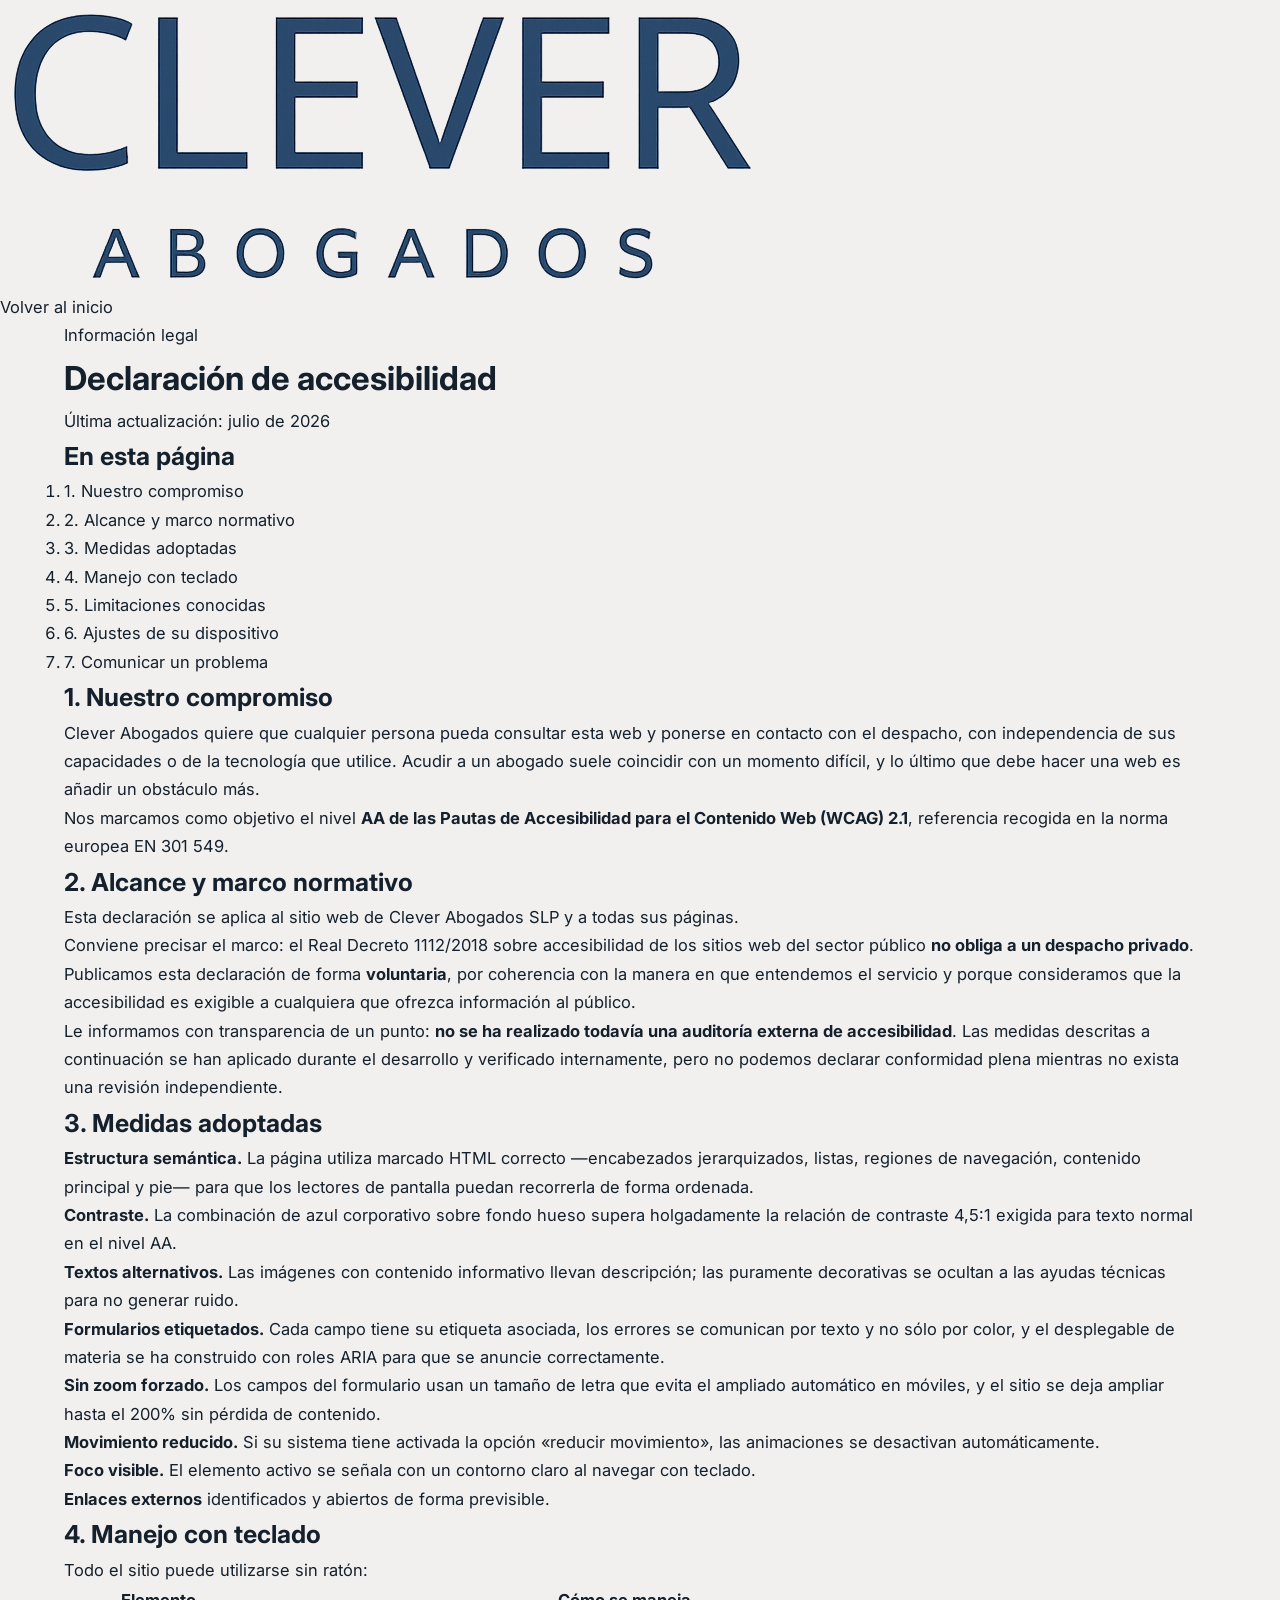
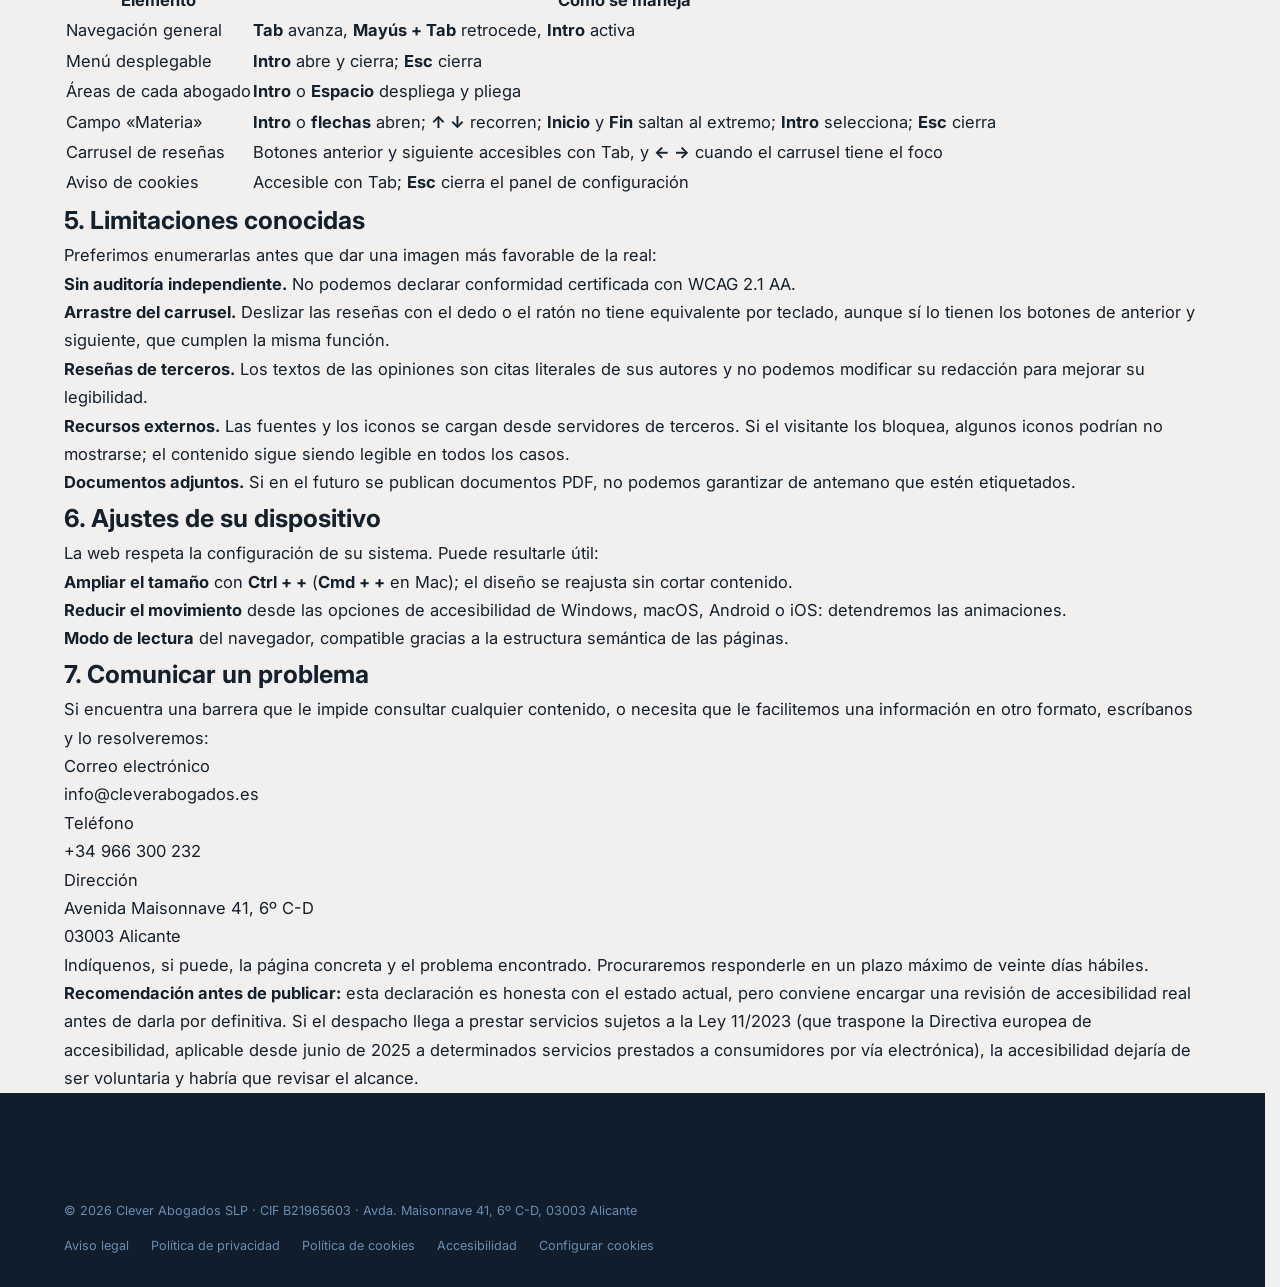
==== accesibilidad.html @ c69b5ac4 "Add files via upload" ====
<!DOCTYPE html>
<html lang="es">
<head>
<meta charset="utf-8">
<meta name="viewport" content="width=device-width, initial-scale=1">
<title>Accesibilidad | Clever Abogados</title>
<meta name="description" content="Declaración de accesibilidad del sitio web de Clever Abogados SLP: medidas adoptadas, limitaciones conocidas y canal de contacto.">
<meta name="robots" content="index, follow">
<link rel="icon" href="img/logo.png" type="image/png">
<link rel="preconnect" href="https://fonts.googleapis.com">
<link rel="preconnect" href="https://fonts.gstatic.com" crossorigin>
<link href="https://fonts.googleapis.com/css2?family=Inter:wght@300;400;500;600&family=Jost:wght@300;400;500;600&display=swap" rel="stylesheet">
<link rel="stylesheet" href="css/style.css">
</head>
<body>

<header class="legalNav">
  <div class="legalNav__inner">
    <a href="index.html" aria-label="Clever Abogados — inicio"><img src="img/logo.png" alt="Clever Abogados"></a>
    <a href="index.html" class="lnk">Volver al inicio</a>
  </div>
</header>

<main class="legal">
  <div class="wrap">
    <p class="legal__kicker">Información legal</p>
    <h1>Declaración de accesibilidad</h1>
    <p class="legal__fecha">Última actualización: julio de 2026</p>

    <div class="legal__cuerpo">
      <nav class="legal__indice" aria-label="Índice">
        <h2>En esta página</h2>
        <ol>
          <li><a href="#compromiso">1. Nuestro compromiso</a></li>
          <li><a href="#alcance">2. Alcance y marco normativo</a></li>
          <li><a href="#medidas">3. Medidas adoptadas</a></li>
          <li><a href="#teclado">4. Manejo con teclado</a></li>
          <li><a href="#limitaciones">5. Limitaciones conocidas</a></li>
          <li><a href="#ajustes">6. Ajustes de su dispositivo</a></li>
          <li><a href="#contacto">7. Comunicar un problema</a></li>
        </ol>
      </nav>

      <div class="legal__texto">

        <section id="compromiso">
          <h2>1. Nuestro compromiso</h2>
          <p>Clever Abogados quiere que cualquier persona pueda consultar esta web y
          ponerse en contacto con el despacho, con independencia de sus capacidades o de
          la tecnología que utilice. Acudir a un abogado suele coincidir con un momento
          difícil, y lo último que debe hacer una web es añadir un obstáculo más.</p>
          <p>Nos marcamos como objetivo el nivel <strong>AA de las Pautas de
          Accesibilidad para el Contenido Web (WCAG) 2.1</strong>, referencia recogida en
          la norma europea EN 301 549.</p>
        </section>

        <section id="alcance">
          <h2>2. Alcance y marco normativo</h2>
          <p>Esta declaración se aplica al sitio web de Clever Abogados SLP y a todas sus
          páginas.</p>
          <p>Conviene precisar el marco: el Real Decreto 1112/2018 sobre accesibilidad de
          los sitios web del sector público <strong>no obliga a un despacho privado</strong>.
          Publicamos esta declaración de forma <strong>voluntaria</strong>, por
          coherencia con la manera en que entendemos el servicio y porque consideramos
          que la accesibilidad es exigible a cualquiera que ofrezca información al
          público.</p>
          <p>Le informamos con transparencia de un punto: <strong>no se ha realizado
          todavía una auditoría externa de accesibilidad</strong>. Las medidas descritas
          a continuación se han aplicado durante el desarrollo y verificado internamente,
          pero no podemos declarar conformidad plena mientras no exista una revisión
          independiente.</p>
        </section>

        <section id="medidas">
          <h2>3. Medidas adoptadas</h2>
          <ul>
            <li><strong>Estructura semántica.</strong> La página utiliza marcado HTML
            correcto —encabezados jerarquizados, listas, regiones de navegación,
            contenido principal y pie— para que los lectores de pantalla puedan
            recorrerla de forma ordenada.</li>
            <li><strong>Contraste.</strong> La combinación de azul corporativo sobre
            fondo hueso supera holgadamente la relación de contraste 4,5:1 exigida para
            texto normal en el nivel AA.</li>
            <li><strong>Textos alternativos.</strong> Las imágenes con contenido
            informativo llevan descripción; las puramente decorativas se ocultan a las
            ayudas técnicas para no generar ruido.</li>
            <li><strong>Formularios etiquetados.</strong> Cada campo tiene su etiqueta
            asociada, los errores se comunican por texto y no sólo por color, y el
            desplegable de materia se ha construido con roles ARIA para que se anuncie
            correctamente.</li>
            <li><strong>Sin zoom forzado.</strong> Los campos del formulario usan un
            tamaño de letra que evita el ampliado automático en móviles, y el sitio se
            deja ampliar hasta el 200% sin pérdida de contenido.</li>
            <li><strong>Movimiento reducido.</strong> Si su sistema tiene activada la
            opción «reducir movimiento», las animaciones se desactivan automáticamente.</li>
            <li><strong>Foco visible.</strong> El elemento activo se señala con un
            contorno claro al navegar con teclado.</li>
            <li><strong>Enlaces externos</strong> identificados y abiertos de forma
            previsible.</li>
          </ul>
        </section>

        <section id="teclado">
          <h2>4. Manejo con teclado</h2>
          <p>Todo el sitio puede utilizarse sin ratón:</p>
          <div class="legal__tablaScroll">
            <table class="legal__tabla">
              <thead><tr><th>Elemento</th><th>Cómo se maneja</th></tr></thead>
              <tbody>
                <tr><td>Navegación general</td><td><strong>Tab</strong> avanza, <strong>Mayús + Tab</strong> retrocede, <strong>Intro</strong> activa</td></tr>
                <tr><td>Menú desplegable</td><td><strong>Intro</strong> abre y cierra; <strong>Esc</strong> cierra</td></tr>
                <tr><td>Áreas de cada abogado</td><td><strong>Intro</strong> o <strong>Espacio</strong> despliega y pliega</td></tr>
                <tr><td>Campo «Materia»</td><td><strong>Intro</strong> o <strong>flechas</strong> abren; <strong>↑ ↓</strong> recorren; <strong>Inicio</strong> y <strong>Fin</strong> saltan al extremo; <strong>Intro</strong> selecciona; <strong>Esc</strong> cierra</td></tr>
                <tr><td>Carrusel de reseñas</td><td>Botones anterior y siguiente accesibles con Tab, y <strong>← →</strong> cuando el carrusel tiene el foco</td></tr>
                <tr><td>Aviso de cookies</td><td>Accesible con Tab; <strong>Esc</strong> cierra el panel de configuración</td></tr>
              </tbody>
            </table>
          </div>
        </section>

        <section id="limitaciones">
          <h2>5. Limitaciones conocidas</h2>
          <p>Preferimos enumerarlas antes que dar una imagen más favorable de la real:</p>
          <ul>
            <li><strong>Sin auditoría independiente.</strong> No podemos declarar
            conformidad certificada con WCAG 2.1 AA.</li>
            <li><strong>Arrastre del carrusel.</strong> Deslizar las reseñas con el dedo o
            el ratón no tiene equivalente por teclado, aunque sí lo tienen los botones de
            anterior y siguiente, que cumplen la misma función.</li>
            <li><strong>Reseñas de terceros.</strong> Los textos de las opiniones son
            citas literales de sus autores y no podemos modificar su redacción para
            mejorar su legibilidad.</li>
            <li><strong>Recursos externos.</strong> Las fuentes y los iconos se cargan
            desde servidores de terceros. Si el visitante los bloquea, algunos iconos
            podrían no mostrarse; el contenido sigue siendo legible en todos los casos.</li>
            <li><strong>Documentos adjuntos.</strong> Si en el futuro se publican
            documentos PDF, no podemos garantizar de antemano que estén etiquetados.</li>
          </ul>
        </section>

        <section id="ajustes">
          <h2>6. Ajustes de su dispositivo</h2>
          <p>La web respeta la configuración de su sistema. Puede resultarle útil:</p>
          <ul>
            <li><strong>Ampliar el tamaño</strong> con <strong>Ctrl + +</strong>
            (<strong>Cmd + +</strong> en Mac); el diseño se reajusta sin cortar contenido.</li>
            <li><strong>Reducir el movimiento</strong> desde las opciones de accesibilidad
            de Windows, macOS, Android o iOS: detendremos las animaciones.</li>
            <li><strong>Modo de lectura</strong> del navegador, compatible gracias a la
            estructura semántica de las páginas.</li>
          </ul>
        </section>

        <section id="contacto">
          <h2>7. Comunicar un problema</h2>
          <p>Si encuentra una barrera que le impide consultar cualquier contenido, o
          necesita que le facilitemos una información en otro formato, escríbanos y lo
          resolveremos:</p>
          <div class="legal__datos">
            <dl>
              <div><dt>Correo electrónico</dt><dd>info@cleverabogados.es</dd></div>
              <div><dt>Teléfono</dt><dd>+34 966 300 232</dd></div>
              <div><dt>Dirección</dt><dd>Avenida Maisonnave 41, 6º C-D<br>03003 Alicante</dd></div>
            </dl>
          </div>
          <p>Indíquenos, si puede, la página concreta y el problema encontrado.
          Procuraremos responderle en un plazo máximo de veinte días hábiles.</p>

          <div class="legal__pendiente">
            <p><strong>Recomendación antes de publicar:</strong> esta declaración es
            honesta con el estado actual, pero conviene encargar una revisión de
            accesibilidad real antes de darla por definitiva. Si el despacho llega a
            prestar servicios sujetos a la Ley 11/2023 (que traspone la Directiva europea
            de accesibilidad, aplicable desde junio de 2025 a determinados servicios
            prestados a consumidores por vía electrónica), la accesibilidad dejaría de
            ser voluntaria y habría que revisar el alcance.</p>
          </div>
        </section>

      </div>
    </div>
  </div>
</main>

<footer class="footer">
  <div class="wrap">
    <div class="footer__bottom">
      <p>&copy; <span id="year">2026</span> Clever Abogados SLP · CIF B21965603 · Avda. Maisonnave 41, 6º C-D, 03003 Alicante</p>
      <nav class="footer__legal" aria-label="Legal">
        <a href="aviso-legal.html">Aviso legal</a>
        <a href="politica-privacidad.html">Política de privacidad</a>
        <a href="politica-cookies.html">Política de cookies</a>
        <a href="accesibilidad.html">Accesibilidad</a>
        <a href="#" data-ck-abrir>Configurar cookies</a>
      </nav>
    </div>
  </div>
</footer>

<script src="js/cookies.js"></script>
<script>document.getElementById('year').textContent = new Date().getFullYear();</script>
</body>
</html>
---- css/style.css ----
/* ==========================================================================
   CLEVER ABOGADOS — hoja de estilo principal
   Paleta corporativa: #f2f0ef (hueso) · #2a4a6d (azul Clever)
   Tipografía: Jost para titulares (misma familia geométrica del logotipo)
               Inter para texto corrido
   ========================================================================== */

:root{
  /* --- marca --- */
  --bone:        #f2f0ef;
  --navy:        #2a4a6d;

  /* --- derivados --- */
  --bone-100:    #f8f7f6;
  --bone-200:    #e9e6e4;
  --bone-300:    #dcd8d5;
  --navy-900:    #101d2c;
  --navy-800:    #1a2f45;
  --navy-700:    #213954;
  --navy-500:    #4a6f96;
  --navy-400:    #6b8db0;
  --navy-300:    #9db4ca;
  --navy-200:    #c6d3e0;
  --navy-100:    #e2e8ef;

  --ink:         #14202c;
  --muted:       #62717f;

  /* --- Google (sólo dentro del bloque de reseñas) --- */
  --g-star:      #fbbc04;
  --g-grey:      #dadce0;
  --g-text:      #3c4043;
  --g-sub:       #70757a;

  /* --- tipografía --- */
  --display: 'Jost', -apple-system, BlinkMacSystemFont, 'Segoe UI', sans-serif;
  --sans:    'Inter', -apple-system, BlinkMacSystemFont, 'Segoe UI', sans-serif;

  /* --- métrica --- */
  --wrap:    1280px;
  --gut:     clamp(20px, 5vw, 72px);
  --nav-h:   96px;
  --nav-h-sm:70px;

  --ease:    cubic-bezier(.22,1,.36,1);
  --ease-io: cubic-bezier(.65,.05,.36,1);
}

/* ---------------------------------------------------------------- reset -- */
*,*::before,*::after{ box-sizing:border-box; margin:0; padding:0; }

html{ scroll-behavior:smooth; -webkit-text-size-adjust:100%; }
/* espacio de barra reservado siempre: al bloquear el scroll no salta el layout */
html{ scrollbar-gutter:stable; }
html.is-locked{ overflow:hidden; }

body{
  background:var(--bone);
  color:var(--ink);
  font-family:var(--sans);
  font-weight:400;
  font-size:clamp(15px,.45vw + 13.4px,16.5px);
  line-height:1.72;
  overflow-x:hidden;
  -webkit-font-smoothing:antialiased;
}

img{ max-width:100%; display:block; }
a{ color:inherit; text-decoration:none; }
ul{ list-style:none; }
button{ font:inherit; color:inherit; background:none; border:0; cursor:pointer; }
input,select,textarea{ font:inherit; color:inherit; }

::selection{ background:var(--navy); color:var(--bone); }

.wrap{ width:100%; max-width:var(--wrap); margin-inline:auto; padding-inline:var(--gut); }

/* ------------------------------------------------------------ preloader -- */
.loader{
  position:fixed; inset:0; z-index:200;
  display:grid; place-items:center;
  background:var(--bone);
}
.loader__inner{ display:grid; justify-items:center; gap:26px; }
.loader__logo{ width:min(240px,52vw); opacity:.92; }
.loader__bar{
  width:min(240px,52vw); height:1px;
  background:var(--navy-200); overflow:hidden;
}
.loader__bar span{
  display:block; width:100%; height:100%;
  background:var(--navy); transform:scaleX(0); transform-origin:left;
}

/* ------------------------------------------------------------------ nav -- */
.nav{
  position:fixed; top:0; left:0; right:0; z-index:100;
  height:var(--nav-h);
  transition:height .45s var(--ease), box-shadow .45s var(--ease);
}
.nav::before{
  content:''; position:absolute; inset:0;
  background:rgba(242,240,239,.84);
  backdrop-filter:blur(14px); -webkit-backdrop-filter:blur(14px);
  opacity:0; transition:opacity .45s var(--ease);
  pointer-events:none;
}
.nav.is-stuck{ height:var(--nav-h-sm); box-shadow:0 1px 0 var(--bone-300); }
.nav.is-stuck::before{ opacity:1; }

.nav__inner{
  position:relative; z-index:2;
  height:100%; max-width:var(--wrap); margin-inline:auto;
  padding-inline:var(--gut);
  display:flex; align-items:center; justify-content:space-between; gap:32px;
}

.nav__brand img{
  height:clamp(28px,3.2vw,38px); width:auto;
  transition:height .45s var(--ease), filter .45s var(--ease);
}
.nav.is-stuck .nav__brand img{ height:clamp(23px,2.5vw,29px); }

/* Con el menú abierto la navbar queda sobre el overlay oscuro: invertimos el
   logotipo y desactivamos lo que perdería contraste. La opacidad del teléfono
   y del botón la controla GSAP en main.js, porque la animación de entrada les
   deja un estilo inline que ganaría a cualquier clase. */
body.menu-open .nav::before{ opacity:0; }
body.menu-open .nav__brand img{ filter:brightness(0) invert(1); }
body.menu-open .nav__phone,
body.menu-open .nav__actions > .btn{ pointer-events:none; }

.nav__links{ display:flex; align-items:center; gap:clamp(18px,2.4vw,36px); }
.nav__links a{
  position:relative;
  font-family:var(--display);
  font-size:.8rem; font-weight:400;
  letter-spacing:.11em; text-transform:uppercase;
  color:var(--navy-800); padding-block:6px;
  overflow:hidden;
}
.nav__links a span{ display:block; transition:transform .5s var(--ease); }
.nav__links a::before{
  content:''; position:absolute; left:0; bottom:0;
  width:100%; height:1px; background:var(--navy);
  transform:scaleX(0); transform-origin:right;
  transition:transform .5s var(--ease);
}
.nav__links a:hover::before,
.nav__links a.is-active::before{ transform:scaleX(1); transform-origin:left; }
.nav__links a:hover span{ transform:translateY(-2px); }
.nav__links a.is-active{ color:var(--navy); }

.nav__actions{ display:flex; align-items:center; gap:clamp(12px,1.6vw,22px); }

.nav__phone{
  display:inline-flex; align-items:center; gap:9px;
  font-size:.85rem; font-weight:500; letter-spacing:.01em; color:var(--navy-800);
  transition:color .3s var(--ease);
}
.nav__phone svg{ width:16px; height:16px; fill:var(--navy); }
.nav__phone:hover{ color:var(--navy); }

.nav__progress{
  position:absolute; left:0; bottom:0; height:2px; width:100%;
  background:var(--navy); transform:scaleX(0); transform-origin:left; z-index:3;
}

/* ------------------------------------------------------------- burger --- */
.burger{
  display:none;
  width:46px; height:46px;
  align-items:center; justify-content:center;
  border:1px solid var(--navy-200); border-radius:50%;
  transition:border-color .4s var(--ease);
}
.burger:hover{ border-color:var(--navy); }
.burger__box{ position:relative; display:block; width:20px; height:14px; }
.burger__line{
  position:absolute; left:0; height:1.5px; width:100%;
  background:var(--navy); border-radius:2px; transform-origin:center;
}
.burger__line--1{ top:0; }
.burger__line--2{ top:50%; margin-top:-.75px; }
.burger__line--3{ bottom:0; }

.burger.is-open{ border-color:rgba(242,240,239,.4); }
.burger.is-open .burger__line{ background:var(--bone); }

/* --------------------------------------------------------- menú overlay -- */
.menu{ position:fixed; inset:0; z-index:99; pointer-events:none; visibility:hidden; }
.menu.is-open{ pointer-events:auto; visibility:visible; }

.menu__bg{
  position:absolute; inset:0;
  background:var(--navy-900);
  clip-path:circle(0% at calc(100% - 60px) 48px);
}
.menu__content{
  position:relative; height:100%;
  max-width:var(--wrap); margin-inline:auto;
  padding:calc(var(--nav-h) + 40px) var(--gut) 48px;
  display:flex; flex-direction:column; justify-content:space-between; gap:40px;
  overflow-y:auto;
}

.menu__nav{ display:flex; flex-direction:column; gap:clamp(2px,1vw,8px); }
.menu__link{
  display:flex; align-items:baseline; gap:18px;
  font-family:var(--display);
  font-size:clamp(1.8rem,6vw,3.6rem);
  font-weight:300; line-height:1.16; letter-spacing:-.01em; color:var(--bone);
  overflow:hidden;
}
.menu__link em{
  font-family:var(--sans); font-style:normal;
  font-size:.7rem; font-weight:500; letter-spacing:.16em; color:var(--navy-400);
  transform:translateY(-.4em);
}
.menu__link span{
  display:inline-block; transition:transform .55s var(--ease), color .4s var(--ease);
}
.menu__link:hover span{ transform:translateX(16px); color:var(--navy-300); }

.menu__aside{
  display:grid; grid-template-columns:repeat(auto-fit,minmax(180px,1fr));
  gap:28px; padding-top:32px;
  border-top:1px solid rgba(242,240,239,.14);
}
.menu__block h4{
  font-family:var(--display);
  font-size:.72rem; font-weight:500; letter-spacing:.18em; text-transform:uppercase;
  color:var(--navy-400); margin-bottom:10px;
}
.menu__block p{ font-size:.9rem; color:var(--bone); line-height:1.8; }
.menu__block a:hover{ color:var(--navy-300); }

/* --------------------------------------------------------------- botón --- */
.btn{
  position:relative; display:inline-flex; align-items:center; justify-content:center;
  gap:10px; padding:15px 32px;
  background:var(--navy); color:var(--bone);
  font-family:var(--display);
  font-size:.82rem; font-weight:500; letter-spacing:.1em; text-transform:uppercase;
  border:1px solid var(--navy);
  overflow:hidden; isolation:isolate;
  transition:color .45s var(--ease);
}
.btn::before{
  content:''; position:absolute; inset:0; z-index:-1;
  background:var(--navy-900);
  transform:translateY(101%); transition:transform .5s var(--ease);
}
.btn:hover::before{ transform:translateY(0); }
.btn--sm{ padding:11px 22px; font-size:.75rem; }
.btn--full{ width:100%; }
.btn--ghost{ background:transparent; color:var(--navy); border-color:var(--navy-200); }
.btn--ghost::before{ background:var(--navy); }
.btn--ghost:hover{ color:var(--bone); border-color:var(--navy); }

/* ---------------------------------------------------------------- hero --- */
.hero{
  position:relative;
  min-height:100svh;
  padding:calc(var(--nav-h) + clamp(40px,7vw,90px)) 0 clamp(60px,8vw,110px);
  display:flex; align-items:center;
  overflow:hidden;
}
.hero::after{
  content:''; position:absolute; left:var(--gut); right:var(--gut); bottom:0;
  height:1px; background:var(--bone-300);
}
.hero__grid{
  width:100%; max-width:var(--wrap); margin-inline:auto;
  padding-inline:var(--gut);
  display:grid; grid-template-columns:1.14fr .86fr;
  gap:clamp(36px,5vw,80px); align-items:center;
}

.hero__title{
  font-family:var(--display);
  font-size:clamp(2.3rem,4.4vw,4.3rem);
  font-weight:300; line-height:1.12; letter-spacing:-.025em;
  color:var(--navy-900);
}
/* padding + margen negativo: la máscara no corta los trazos descendentes */
.hero__title .line{
  display:block; overflow:hidden;
  padding-bottom:.14em; margin-bottom:-.14em;
}
.hero__title .line > span{ display:block; }
.hero__title em{ font-style:normal; font-weight:500; color:var(--navy); }

.hero__lead{
  max-width:54ch; margin-top:clamp(22px,3vw,32px);
  color:var(--muted); font-size:1rem; line-height:1.82;
}
.hero__lead strong{ color:var(--navy); font-weight:600; }

.hero__cta{ display:flex; flex-wrap:wrap; gap:14px; margin-top:clamp(28px,4vw,42px); }

.hero__meta{
  display:flex; flex-wrap:wrap; gap:10px 26px;
  margin-top:clamp(32px,4.5vw,50px); padding-top:22px;
  border-top:1px solid var(--bone-300);
  font-family:var(--display);
  font-size:.78rem; font-weight:400; letter-spacing:.08em; text-transform:uppercase;
  color:var(--navy-500);
}
.hero__meta li{ display:flex; align-items:center; gap:10px; }
.hero__meta li + li::before{
  content:''; width:4px; height:4px; border-radius:50%; background:var(--navy-300);
  margin-right:16px;
}

.hero__media{ position:relative; }
.hero__mediaMask{ overflow:hidden; aspect-ratio:4/5; }
/* La imagen es más alta que su marco: así el parallax nunca descubre el fondo. */
.hero__img{
  width:100%; height:114%; object-fit:cover; margin-top:-7%;
  filter:grayscale(.28) contrast(1.04);
  will-change:transform;
}
.hero__badge{
  position:absolute; left:-1px; bottom:-1px;
  background:var(--navy); color:var(--bone);
  padding:18px 24px; max-width:78%;
}
.hero__badge strong{
  display:block; font-family:var(--display);
  font-size:.8rem; font-weight:500; letter-spacing:.14em; text-transform:uppercase;
}
.hero__badge span{
  display:block; margin-top:5px; font-size:.76rem; color:var(--navy-200);
}

.hero__scroll{
  position:absolute; left:var(--gut); bottom:clamp(22px,4vw,40px);
  display:flex; align-items:center; gap:14px;
  font-family:var(--display);
  font-size:.7rem; letter-spacing:.2em; text-transform:uppercase; color:var(--navy-500);
}
.hero__scrollLine{
  display:block; width:52px; height:1px; background:var(--navy-300);
  position:relative; overflow:hidden;
}
.hero__scrollLine::after{
  content:''; position:absolute; inset:0; background:var(--navy);
  transform:scaleX(0); transform-origin:left;
  animation:scrollLine 2.4s var(--ease-io) infinite;
}
@keyframes scrollLine{
  0%   { transform:scaleX(0); transform-origin:left; }
  45%  { transform:scaleX(1); transform-origin:left; }
  55%  { transform:scaleX(1); transform-origin:right; }
  100% { transform:scaleX(0); transform-origin:right; }
}

/* ------------------------------------------------------------- section --- */
.section{ padding-block:clamp(72px,10vw,140px); position:relative; }

.secHead{ max-width:74ch; margin-bottom:clamp(40px,5.5vw,72px); }
.secNum{
  font-family:var(--display);
  font-size:.75rem; font-weight:500; letter-spacing:.22em; color:var(--navy-400);
  margin-bottom:14px;
}
.secNum::before{
  content:''; display:inline-block;
  width:22px; height:1px; background:var(--navy-300);
  vertical-align:middle; margin-right:14px;
}
.secTitle{
  font-family:var(--display);
  font-size:clamp(1.9rem,3.9vw,3.2rem);
  font-weight:300; line-height:1.14; letter-spacing:-.022em;
  color:var(--navy-900);
  overflow:hidden;
  padding-bottom:.14em; margin-bottom:-.14em;
}
.secTitle > span{ display:block; }
.secLead{
  margin-top:20px; max-width:62ch;
  color:var(--muted); font-size:1rem; line-height:1.82;
}
.secHead--light .secTitle{ color:var(--bone); }
.secHead--light .secNum{ color:var(--navy-300); }
.secHead--light .secNum::before{ background:var(--navy-400); }

/* ---------------------------------------------------------------- firma -- */
.firma__grid{
  display:grid; grid-template-columns:1fr 1fr;
  gap:clamp(30px,5vw,80px); align-items:start;
}
.firma__statement{
  font-family:var(--display);
  font-size:clamp(1.6rem,3.2vw,2.7rem);
  font-weight:300; line-height:1.24; letter-spacing:-.02em;
  color:var(--navy-900);
  padding-left:clamp(18px,2vw,28px);
  border-left:2px solid var(--navy);
}
.firma__statement em{ font-style:normal; font-weight:500; color:var(--navy); }

.firma__body{ display:grid; gap:18px; }
.firma__body p{ color:var(--muted); font-size:1rem; line-height:1.85; }
.firma__body strong{ color:var(--navy); font-weight:600; }

.firma__legal{
  margin-top:clamp(38px,5vw,64px);
  padding:clamp(26px,3.4vw,42px);
  background:var(--navy); color:var(--bone);
  display:grid; grid-template-columns:auto 1fr; gap:clamp(24px,3.4vw,48px);
  align-items:center;
}
.firma__logo{
  width:clamp(140px,15vw,200px);
  filter:brightness(0) saturate(100%) invert(97%) sepia(4%) saturate(200%) hue-rotate(330deg) brightness(103%);
}
.firma__legal p{ font-size:.96rem; line-height:1.8; color:var(--navy-100); max-width:64ch; }
.firma__legal strong{ color:var(--bone); font-weight:600; }

/* --------------------------------------------------------------- stats --- */
.stats{
  margin-top:clamp(44px,5.5vw,80px);
  display:grid; grid-template-columns:repeat(4,1fr); gap:1px;
  background:var(--bone-300); border:1px solid var(--bone-300);
}
.stat{ background:var(--bone); padding:clamp(24px,3vw,38px); text-align:center; }
.stat__num{
  display:block; font-family:var(--display);
  font-size:clamp(2.2rem,4.4vw,3.4rem); font-weight:300; line-height:1;
  letter-spacing:-.02em; color:var(--navy);
}
.stat p{
  margin-top:12px; font-family:var(--display);
  font-size:.76rem; font-weight:400; letter-spacing:.1em; text-transform:uppercase;
  color:var(--muted);
}

/* ---------------------------------------------------------------- áreas -- */
.areaGrid{
  display:grid; grid-template-columns:repeat(4,1fr); gap:1px;
  background:var(--bone-300); border:1px solid var(--bone-300);
}
.area{
  position:relative; background:var(--bone);
  padding:clamp(24px,2.6vw,36px);
  display:flex; flex-direction:column; gap:12px;
  min-height:270px; isolation:isolate;
}
.area::before{
  content:''; position:absolute; inset:0; z-index:-1;
  background:var(--navy);
  transform:scaleY(0); transform-origin:bottom;
  transition:transform .55s var(--ease);
}
.area:hover::before{ transform:scaleY(1); transform-origin:top; }
.area__num{
  font-family:var(--display);
  font-size:.74rem; font-weight:500; letter-spacing:.18em; color:var(--navy-400);
  transition:color .5s var(--ease);
}
.area h3{
  font-family:var(--display); font-size:clamp(1.1rem,1.7vw,1.35rem);
  font-weight:500; line-height:1.26; letter-spacing:-.01em; color:var(--navy-900);
  transition:color .5s var(--ease);
}
.area p{ font-size:.9rem; color:var(--muted); line-height:1.7; transition:color .5s var(--ease); }
.area__tag{
  margin-top:auto; align-self:flex-start;
  font-family:var(--display);
  font-size:.66rem; font-weight:500; letter-spacing:.14em; text-transform:uppercase;
  color:var(--navy); border:1px solid var(--navy-200);
  padding:5px 12px; transition:color .5s var(--ease), border-color .5s var(--ease);
}
.area:hover h3, .area:hover .area__num{ color:var(--bone); }
.area:hover p{ color:var(--navy-200); }
.area:hover .area__tag{ color:var(--bone); border-color:rgba(242,240,239,.4); }

/* ------------------------------------------------------------ servicios -- */
.services{ margin-top:clamp(52px,6.5vw,92px); }
.services__title{
  font-family:var(--display); font-weight:400;
  font-size:clamp(1.35rem,2.5vw,1.9rem); letter-spacing:-.015em; color:var(--navy-900);
  padding-bottom:20px; margin-bottom:8px;
  border-bottom:1px solid var(--bone-300);
}
.services__list{ display:grid; grid-template-columns:repeat(2,1fr); gap:0 clamp(30px,5vw,80px); }
.services__list li{
  display:grid; grid-template-columns:auto 1fr; column-gap:20px;
  padding:20px 0; border-bottom:1px solid var(--bone-300);
  transition:padding-left .45s var(--ease);
}
.services__list li:hover{ padding-left:12px; }
.services__list span{
  grid-row:span 2; font-family:var(--display);
  font-size:.74rem; font-weight:500; letter-spacing:.1em; color:var(--navy-300);
  padding-top:5px;
}
.services__list h4{
  font-family:var(--display);
  font-size:1.02rem; font-weight:500; letter-spacing:-.005em; color:var(--navy-800);
}
.services__list p{ font-size:.88rem; color:var(--muted); margin-top:2px; line-height:1.65; }

/* --------------------------------------------------------------- equipo -- */
.team{ display:grid; gap:clamp(40px,6vw,88px); }
.member{
  display:grid; grid-template-columns:.85fr 1.15fr;
  gap:clamp(28px,4vw,64px); align-items:center;
}
.member--rev{ direction:rtl; }
.member--rev > *{ direction:ltr; }
.member__photo{ overflow:hidden; background:var(--bone-200); }
.member__photo img{
  width:100%; aspect-ratio:4/5; object-fit:cover; filter:grayscale(.2);
  transition:transform 1.1s var(--ease), filter .6s var(--ease);
}
.member:hover .member__photo img{ transform:scale(1.04); filter:grayscale(0); }

.member__role{
  font-family:var(--display);
  font-size:.74rem; font-weight:500; letter-spacing:.18em; text-transform:uppercase;
  color:var(--navy-400); margin-bottom:12px;
}
.member__body h3{
  font-family:var(--display); font-size:clamp(1.7rem,3.2vw,2.5rem);
  font-weight:300; line-height:1.12; letter-spacing:-.025em; color:var(--navy-900);
}
.member__bio{ margin-top:20px; color:var(--muted); font-size:.98rem; max-width:58ch; }
.member__bio strong{ color:var(--navy); font-weight:600; }
.member__quote{
  margin-top:22px; padding-left:22px; border-left:2px solid var(--navy-200);
  font-family:var(--display); font-weight:300;
  font-size:clamp(1.02rem,1.7vw,1.22rem); line-height:1.62; color:var(--navy);
}
.member__tags{ display:flex; flex-wrap:wrap; gap:8px; margin-top:26px; }
.member__tags li{
  font-family:var(--display);
  font-size:.7rem; font-weight:500; letter-spacing:.12em; text-transform:uppercase;
  color:var(--navy-500); border:1px solid var(--bone-300); padding:6px 14px;
}

/* ------------------------------------------------------------------ why -- */
.why{ background:var(--navy-900); color:var(--bone); }
.whyGrid{
  display:grid; grid-template-columns:repeat(3,1fr); gap:1px;
  background:rgba(242,240,239,.13); border:1px solid rgba(242,240,239,.13);
}
.why__item{
  background:var(--navy-900); padding:clamp(26px,3vw,42px);
  transition:background-color .5s var(--ease);
}
.why__item:hover{ background:var(--navy-800); }
.why__item h3{
  font-family:var(--display); font-size:clamp(1.1rem,1.8vw,1.4rem);
  font-weight:500; letter-spacing:-.01em; color:var(--bone); margin-bottom:12px;
}
.why__item p{ font-size:.92rem; color:var(--navy-300); line-height:1.7; }

/* ======================================================= OPINIONES GOOGLE = */
.reviews{ background:var(--bone-100); }

/* --- ficha resumen --- */
.gsum{
  display:flex; flex-wrap:wrap; align-items:center; gap:clamp(20px,3vw,44px);
  background:#fff; border:1px solid var(--g-grey); border-radius:12px;
  padding:clamp(20px,2.6vw,30px) clamp(22px,3vw,36px);
  margin-bottom:clamp(28px,3.5vw,44px);
  box-shadow:0 1px 3px rgba(60,64,67,.1);
}
.gsum__brand{ display:flex; align-items:center; gap:14px; }
.gLogo{ width:30px; height:30px; flex:none; }
.gsum__title{
  font-family:var(--display); font-size:1.02rem; font-weight:500; color:var(--g-text);
  line-height:1.3;
}
.gsum__sub{ font-size:.82rem; color:var(--g-sub); line-height:1.3; }

.gsum__score{ display:flex; align-items:center; gap:14px; }
.gsum__score > strong{
  font-family:var(--display); font-size:2.5rem; font-weight:400; line-height:1;
  color:#e37400;
}
.gsum__score p{ font-size:.82rem; color:var(--g-sub); margin-top:3px; }
.gsum__score p strong{ color:var(--g-text); font-weight:600; }

.gsum__cta{
  margin-left:auto;
  font-family:var(--display); font-size:.82rem; font-weight:500; letter-spacing:.04em;
  color:#1a73e8; border:1px solid #d2e3fc; border-radius:100px; padding:9px 20px;
  transition:background-color .3s var(--ease), border-color .3s var(--ease);
}
.gsum__cta:hover{ background:#f0f6fe; border-color:#1a73e8; }

/* --- estrellas --- */
.gstars{
  position:relative; display:inline-block;
  font-size:.98rem; letter-spacing:.06em; line-height:1; white-space:nowrap;
}
.gstars__off{ color:var(--g-grey); }
.gstars__on{
  position:absolute; top:0; left:0; overflow:hidden; color:var(--g-star);
}

/* --- carrusel --- */
.slider{ --sgap:clamp(14px,1.6vw,22px); --per:3; position:relative; }
/* holgura sólo en vertical: así la sombra de las tarjetas no se recorta y
   clientWidth sigue midiendo exactamente el ancho útil para el cálculo del paso */
.slider__viewport{ overflow:hidden; padding-block:6px; margin-block:-6px; }
.slider__viewport.is-dragging{ cursor:grabbing; user-select:none; }
.slider__track{
  display:flex; gap:var(--sgap); align-items:stretch;
  will-change:transform; touch-action:pan-y;
}

.gcard{
  flex:0 0 auto;
  width:calc((100% - var(--sgap) * (var(--per) - 1)) / var(--per));
  background:#fff; border:1px solid var(--g-grey); border-radius:12px;
  padding:clamp(20px,2.2vw,26px);
  display:flex; flex-direction:column; gap:12px;
  box-shadow:0 1px 3px rgba(60,64,67,.1);
  transition:box-shadow .4s var(--ease);
}
.gcard:hover{ box-shadow:0 6px 18px -6px rgba(60,64,67,.28); }

.gcard header{ display:flex; align-items:center; gap:12px; }
.gcard__av{
  width:40px; height:40px; flex:none; border-radius:50%;
  display:grid; place-items:center;
  background:var(--_c,#5f6368); color:#fff;
  font-family:var(--display); font-size:1.1rem; font-weight:400;
}
.gcard__who h3{
  font-family:var(--sans); font-size:.92rem; font-weight:600; color:var(--g-text);
  line-height:1.35;
}
.gcard__who p{ font-size:.78rem; color:var(--g-sub); line-height:1.3; }
.gcard__g{ width:20px; height:20px; margin-left:auto; flex:none; align-self:flex-start; }

.gcard__txt{
  font-size:.92rem; line-height:1.68; color:var(--g-text);
  display:-webkit-box; -webkit-line-clamp:7; -webkit-box-orient:vertical;
  overflow:hidden;
}

/* --- controles --- */
.slider__nav{
  display:flex; align-items:center; justify-content:space-between; gap:20px;
  margin-top:clamp(22px,2.6vw,32px);
}
.slider__dots{ display:flex; gap:8px; }
.sdot{
  width:28px; height:3px; background:var(--bone-300); border-radius:2px;
  transition:background-color .4s var(--ease);
}
.sdot.is-on{ background:var(--navy); }

.slider__arrows{ display:flex; gap:10px; }
.sarrow{
  width:46px; height:46px; display:grid; place-items:center;
  border:1px solid var(--navy-200); border-radius:50%;
  transition:background-color .35s var(--ease), border-color .35s var(--ease),
             opacity .35s var(--ease);
}
.sarrow svg{ width:22px; height:22px; fill:var(--navy); transition:fill .35s var(--ease); }
.sarrow:hover:not(:disabled){ background:var(--navy); border-color:var(--navy); }
.sarrow:hover:not(:disabled) svg{ fill:var(--bone); }
.sarrow:disabled{ opacity:.3; cursor:default; }

/* ------------------------------------------------------------- despacho -- */
.office__grid{
  display:grid; grid-template-columns:1.05fr .95fr;
  gap:clamp(24px,3vw,52px); align-items:stretch;
}
.office__media{ overflow:hidden; }
.office__media img{ width:100%; height:100%; min-height:340px; object-fit:cover; filter:grayscale(.3); }

.office__panel{
  background:var(--navy); color:var(--bone);
  padding:clamp(28px,3.4vw,48px);
  display:flex; flex-direction:column;
}
.office__city{
  font-family:var(--display);
  font-size:clamp(1.8rem,3.4vw,2.6rem); font-weight:300; letter-spacing:-.025em;
  line-height:1; margin-bottom:clamp(22px,2.6vw,32px);
}
.office__data{ display:grid; gap:0; margin-bottom:clamp(24px,3vw,36px); }
.office__data > div{
  display:grid; grid-template-columns:96px 1fr; gap:18px; align-items:baseline;
  padding:13px 0; border-top:1px solid rgba(242,240,239,.16);
}
.office__data > div:last-child{ border-bottom:1px solid rgba(242,240,239,.16); }
.office__data dt{
  font-family:var(--display);
  font-size:.72rem; font-weight:500; letter-spacing:.15em; text-transform:uppercase;
  color:var(--navy-300);
}
.office__data dd{ font-size:.94rem; line-height:1.65; color:var(--bone); }
.office__data a{ border-bottom:1px solid rgba(242,240,239,.3); transition:border-color .3s var(--ease); }
.office__data a:hover{ border-color:var(--bone); }

.office__panel .btn{
  margin-top:auto; align-self:flex-start;
  background:transparent; border-color:rgba(242,240,239,.4); color:var(--bone);
}
.office__panel .btn::before{ background:var(--bone); }
.office__panel .btn:hover{ color:var(--navy); border-color:var(--bone); }

/* --- cobertura por comarcas --- */
.zones{
  margin-top:clamp(44px,5.5vw,80px);
  padding-top:clamp(32px,4vw,52px);
  border-top:1px solid var(--bone-300);
}
.zones__head{ max-width:62ch; margin-bottom:clamp(28px,3.4vw,44px); }
.zones__head h3{
  font-family:var(--display); font-size:clamp(1.35rem,2.5vw,1.9rem);
  font-weight:400; letter-spacing:-.015em; color:var(--navy-900); margin-bottom:10px;
}
.zones__head p{ color:var(--muted); font-size:.98rem; }

.zones__grid{
  display:grid; grid-template-columns:repeat(5,1fr);
  gap:clamp(20px,2.4vw,32px);
}
.zone h4{
  display:flex; align-items:baseline; gap:10px;
  font-family:var(--display);
  font-size:.92rem; font-weight:500; letter-spacing:.01em; color:var(--navy);
  padding-bottom:12px; margin-bottom:14px;
  border-bottom:1px solid var(--navy-200);
}
.zone h4 span{
  font-size:.68rem; font-weight:500; letter-spacing:.1em; color:var(--navy-300);
}
.zone ul{ display:grid; gap:7px; }
.zone li{
  font-size:.88rem; color:var(--muted);
  padding-left:14px; position:relative;
}
.zone li::before{
  content:''; position:absolute; left:0; top:.62em;
  width:5px; height:1px; background:var(--navy-300);
}

/* ------------------------------------------------------------- contacto -- */
.contact{ background:var(--bone-100); border-top:1px solid var(--bone-300); }
.contact__grid{ display:grid; grid-template-columns:.9fr 1.1fr; gap:clamp(36px,5vw,84px); }

.contact__data{
  margin-top:clamp(28px,4vw,46px); display:grid; gap:0;
  border-top:1px solid var(--bone-300);
}
.contact__data li{
  display:grid; grid-template-columns:110px 1fr; gap:16px; align-items:baseline;
  padding:14px 0; border-bottom:1px solid var(--bone-300);
  font-size:.95rem;
}
.contact__data span{
  font-family:var(--display);
  font-size:.72rem; font-weight:500; letter-spacing:.16em; text-transform:uppercase;
  color:var(--navy-400);
}
.contact__data a{ color:var(--navy-800); transition:color .35s var(--ease); }
.contact__data a:hover{ color:var(--navy); }

.form{
  display:grid; grid-template-columns:repeat(2,1fr); gap:clamp(16px,2vw,26px);
  background:var(--bone); border:1px solid var(--bone-300);
  padding:clamp(24px,3.2vw,46px); align-self:start;
}
.field{ display:flex; flex-direction:column; gap:8px; }
.field--full{ grid-column:1 / -1; }
.field label{
  font-family:var(--display);
  font-size:.73rem; font-weight:500; letter-spacing:.14em; text-transform:uppercase;
  color:var(--navy-500);
}
.field input,.field select,.field textarea{
  width:100%; padding:12px 0;
  background:transparent; border:0; border-bottom:1px solid var(--bone-300);
  font-size:.98rem; color:var(--ink); border-radius:0;
  transition:border-color .4s var(--ease);
}
.field select{ cursor:pointer; }
.field textarea{ resize:vertical; min-height:110px; }
.field input:focus,.field select:focus,.field textarea:focus{
  outline:none; border-bottom-color:var(--navy);
}
.field input.is-error,.field textarea.is-error{ border-bottom-color:#b4453c; }

.check{ flex-direction:row; align-items:flex-start; gap:12px; }
.check input{ width:16px; height:16px; margin-top:4px; accent-color:var(--navy); flex:none; }
.check label{
  font-family:var(--sans);
  font-size:.85rem; font-weight:400; letter-spacing:0; text-transform:none;
  color:var(--muted); line-height:1.6;
}
.check label a{ color:var(--navy); border-bottom:1px solid var(--navy-200); }

.form__note{ margin-top:14px; font-size:.86rem; color:var(--navy); min-height:1.2em; }
.form__note.is-error{ color:#b4453c; }

/* --------------------------------------------------------------- footer -- */
.footer{ background:var(--navy-900); color:var(--bone); padding-block:clamp(52px,6.5vw,90px) 30px; }
.footer__top{
  display:grid; grid-template-columns:1.6fr 1fr 1fr 1.2fr;
  gap:clamp(28px,4vw,56px);
  padding-bottom:clamp(34px,4.5vw,58px);
  border-bottom:1px solid rgba(242,240,239,.14);
}
.footer__brand img{
  width:clamp(150px,15vw,200px); margin-bottom:22px;
  filter:brightness(0) saturate(100%) invert(97%) sepia(4%) saturate(200%) hue-rotate(330deg) brightness(103%);
}
.footer__brand p{ font-size:.92rem; color:var(--navy-300); max-width:42ch; }

.footer__col{ display:flex; flex-direction:column; gap:9px; }
.footer__col h4{
  font-family:var(--display);
  font-size:.72rem; font-weight:500; letter-spacing:.18em; text-transform:uppercase;
  color:var(--navy-400); margin-bottom:8px;
}
.footer__col a{
  font-size:.9rem; color:var(--navy-200); width:fit-content;
  transition:color .35s var(--ease), transform .35s var(--ease);
}
.footer__col a:hover{ color:var(--bone); transform:translateX(4px); }
.footer__addr{ font-size:.86rem; color:var(--navy-300); margin-top:8px; line-height:1.7; }

.footer__kit{
  display:flex; align-items:center; gap:22px; flex-wrap:wrap;
  padding-block:26px; border-bottom:1px solid rgba(242,240,239,.14);
}
.footer__kit img{ width:clamp(120px,13vw,164px); filter:invert(1) brightness(1.6); opacity:.75; }
.footer__kit p{ font-size:.79rem; color:var(--navy-400); max-width:60ch; }

.footer__bottom{
  padding-top:24px;
  display:flex; flex-wrap:wrap; justify-content:space-between; align-items:center; gap:14px;
  font-size:.79rem; color:var(--navy-400);
}
.footer__legal{ display:flex; flex-wrap:wrap; gap:8px 22px; }
.footer__legal a{ transition:color .35s var(--ease); }
.footer__legal a:hover{ color:var(--bone); }

/* --------------------------------------------------------------- toTop --- */
.toTop{
  position:fixed; right:clamp(16px,2.4vw,32px); bottom:clamp(16px,2.4vw,32px);
  z-index:90;
  width:48px; height:48px; display:grid; place-items:center;
  background:var(--navy); border-radius:50%;
  opacity:0; visibility:hidden; transform:translateY(12px) scale(.85);
  transition:opacity .45s var(--ease), transform .45s var(--ease),
             visibility .45s, background-color .35s var(--ease);
}
.toTop.is-visible{ opacity:1; visibility:visible; transform:translateY(0) scale(1); }
.toTop:hover{ background:var(--navy-800); }
.toTop svg{ width:20px; height:20px; fill:var(--bone); }

/* ================================================================ responsive */
@media (max-width:1180px){
  .areaGrid{ grid-template-columns:repeat(2,1fr); }
  .whyGrid{ grid-template-columns:repeat(2,1fr); }
  .footer__top{ grid-template-columns:1fr 1fr; }
  .zones__grid{ grid-template-columns:repeat(3,1fr); }
}

@media (max-width:1000px){
  .nav__links{ display:none; }
  .nav__phone span{ display:none; }
  .burger{ display:flex; }

  .slider{ --per:2; }

  .hero{ min-height:auto; }
  .hero__grid{ grid-template-columns:1fr; gap:44px; }
  .hero__media{ order:-1; max-width:520px; }
  .hero__mediaMask{ aspect-ratio:16/11; }
  .hero__scroll{ display:none; }

  .firma__grid{ grid-template-columns:1fr; }
  .firma__legal{ grid-template-columns:1fr; }

  .stats{ grid-template-columns:repeat(2,1fr); }
  .services__list{ grid-template-columns:1fr; }

  .member,.member--rev{ grid-template-columns:1fr; direction:ltr; }
  .member__photo{ max-width:440px; }

  .office__grid{ grid-template-columns:1fr; }
  .office__media img{ min-height:260px; aspect-ratio:16/9; }
  .contact__grid{ grid-template-columns:1fr; }
}

@media (max-width:780px){
  .zones__grid{ grid-template-columns:repeat(2,1fr); }
  .gsum__cta{ margin-left:0; }
}

@media (max-width:680px){
  :root{ --nav-h:76px; --nav-h-sm:62px; }

  /* en móvil la barra se queda con logo, teléfono y hamburguesa */
  .nav__actions > .btn{ display:none; }

  .slider{ --per:1; }

  .areaGrid{ grid-template-columns:1fr; }
  .whyGrid{ grid-template-columns:1fr; }
  .stats{ grid-template-columns:1fr; }
  .form{ grid-template-columns:1fr; }
  .footer__top{ grid-template-columns:1fr; }
  .zones__grid{ grid-template-columns:1fr; }
  .hero__cta{ flex-direction:column; align-items:stretch; }
  .hero__cta .btn{ width:100%; }
  .hero__meta li + li::before{ display:none; }
  .contact__data li{ grid-template-columns:1fr; gap:2px; }
  .office__data > div{ grid-template-columns:1fr; gap:2px; }
  .menu__content{ justify-content:flex-start; gap:48px; }
  .btn{ padding:14px 24px; }
  .gsum{ gap:18px; }
  .gsum__score > strong{ font-size:2.1rem; }
}

/* ------------------------------------------------------ estados iniciales */
/* Sólo ocultamos con opacidad: el desplazamiento inicial lo fija GSAP con
   gsap.set(), para que no choque con la matriz de transformación del CSS. */
.js-anim [data-anim]:not([data-anim="lines"]){ opacity:0; }
.js-anim .hero__title .line > span,
.js-anim .secTitle > span{ opacity:0; }

@media (prefers-reduced-motion:reduce){
  html{ scroll-behavior:auto; }
  *,*::before,*::after{
    animation-duration:.01ms !important; animation-iteration-count:1 !important;
    transition-duration:.01ms !important;
  }
  .js-anim [data-anim]:not([data-anim="lines"]){ opacity:1; }
  .js-anim .hero__title .line > span,
  .js-anim .secTitle > span{ transform:none; opacity:1; }
}
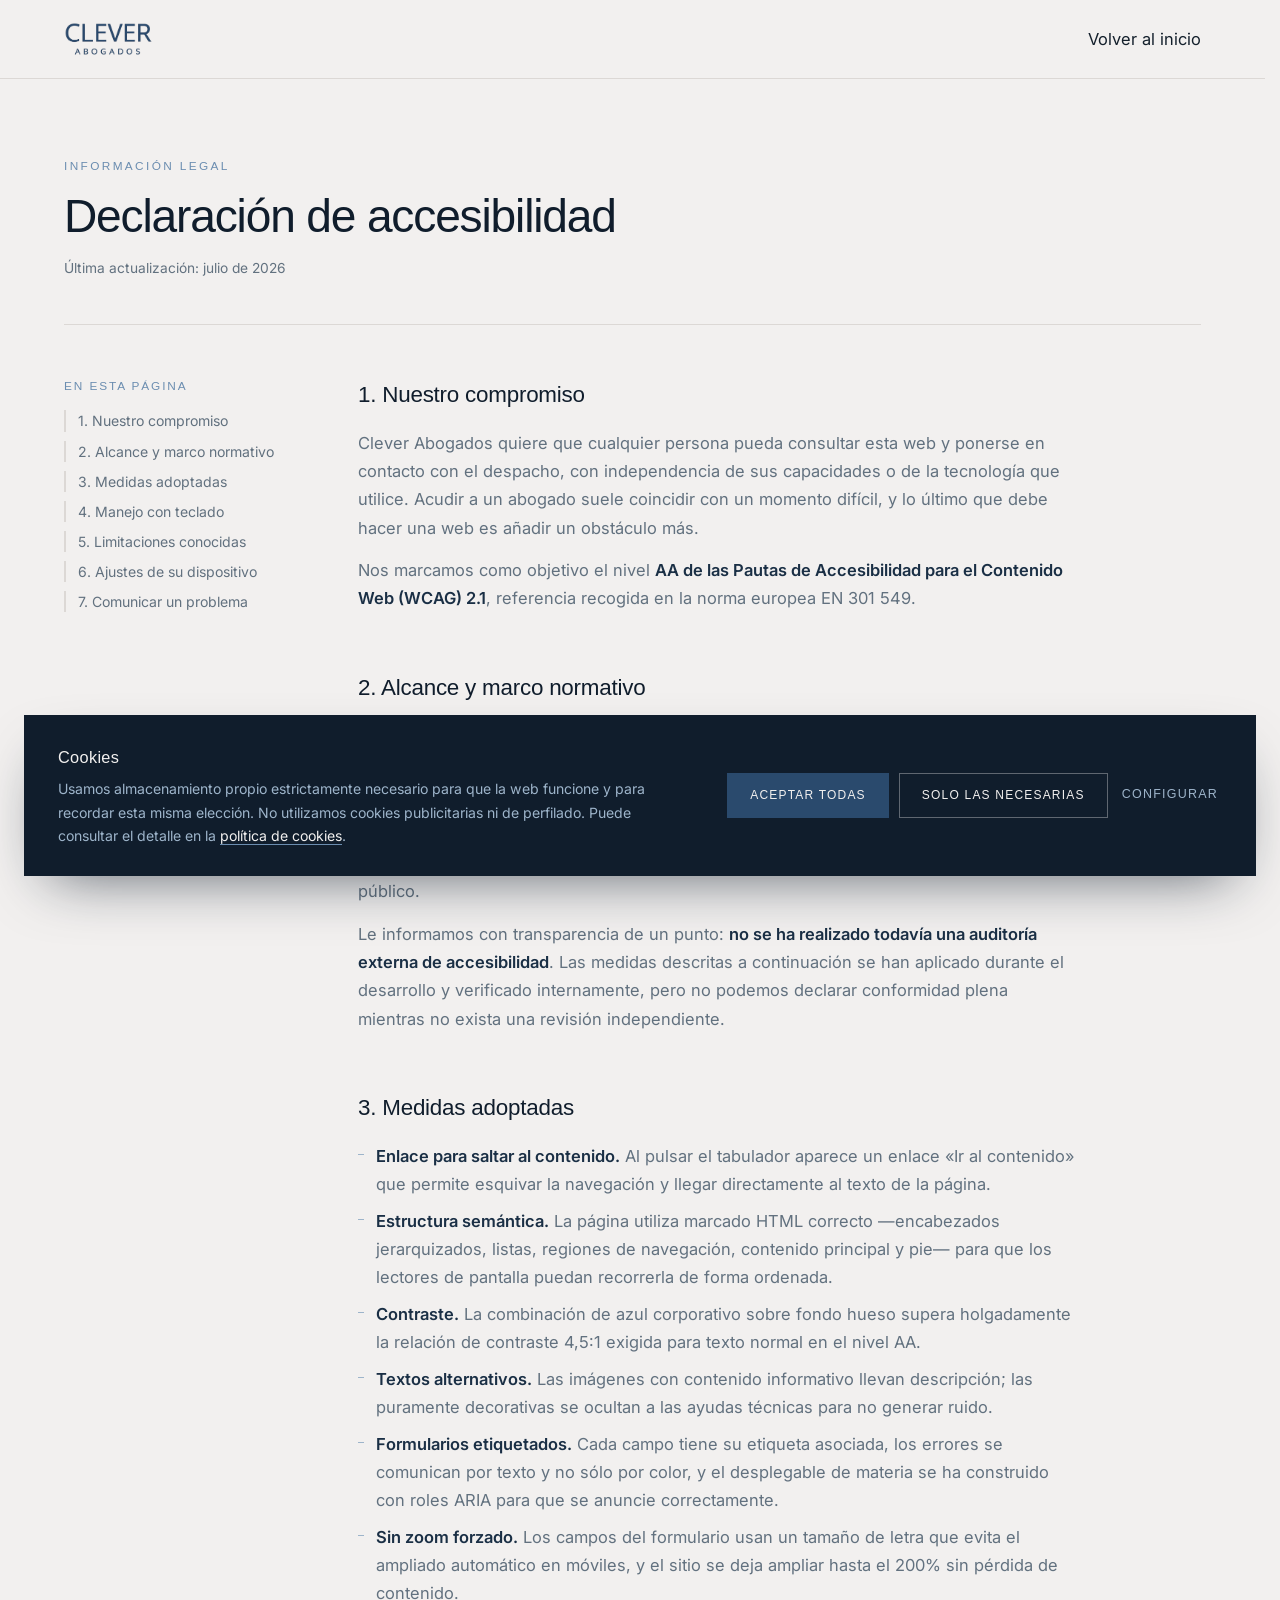
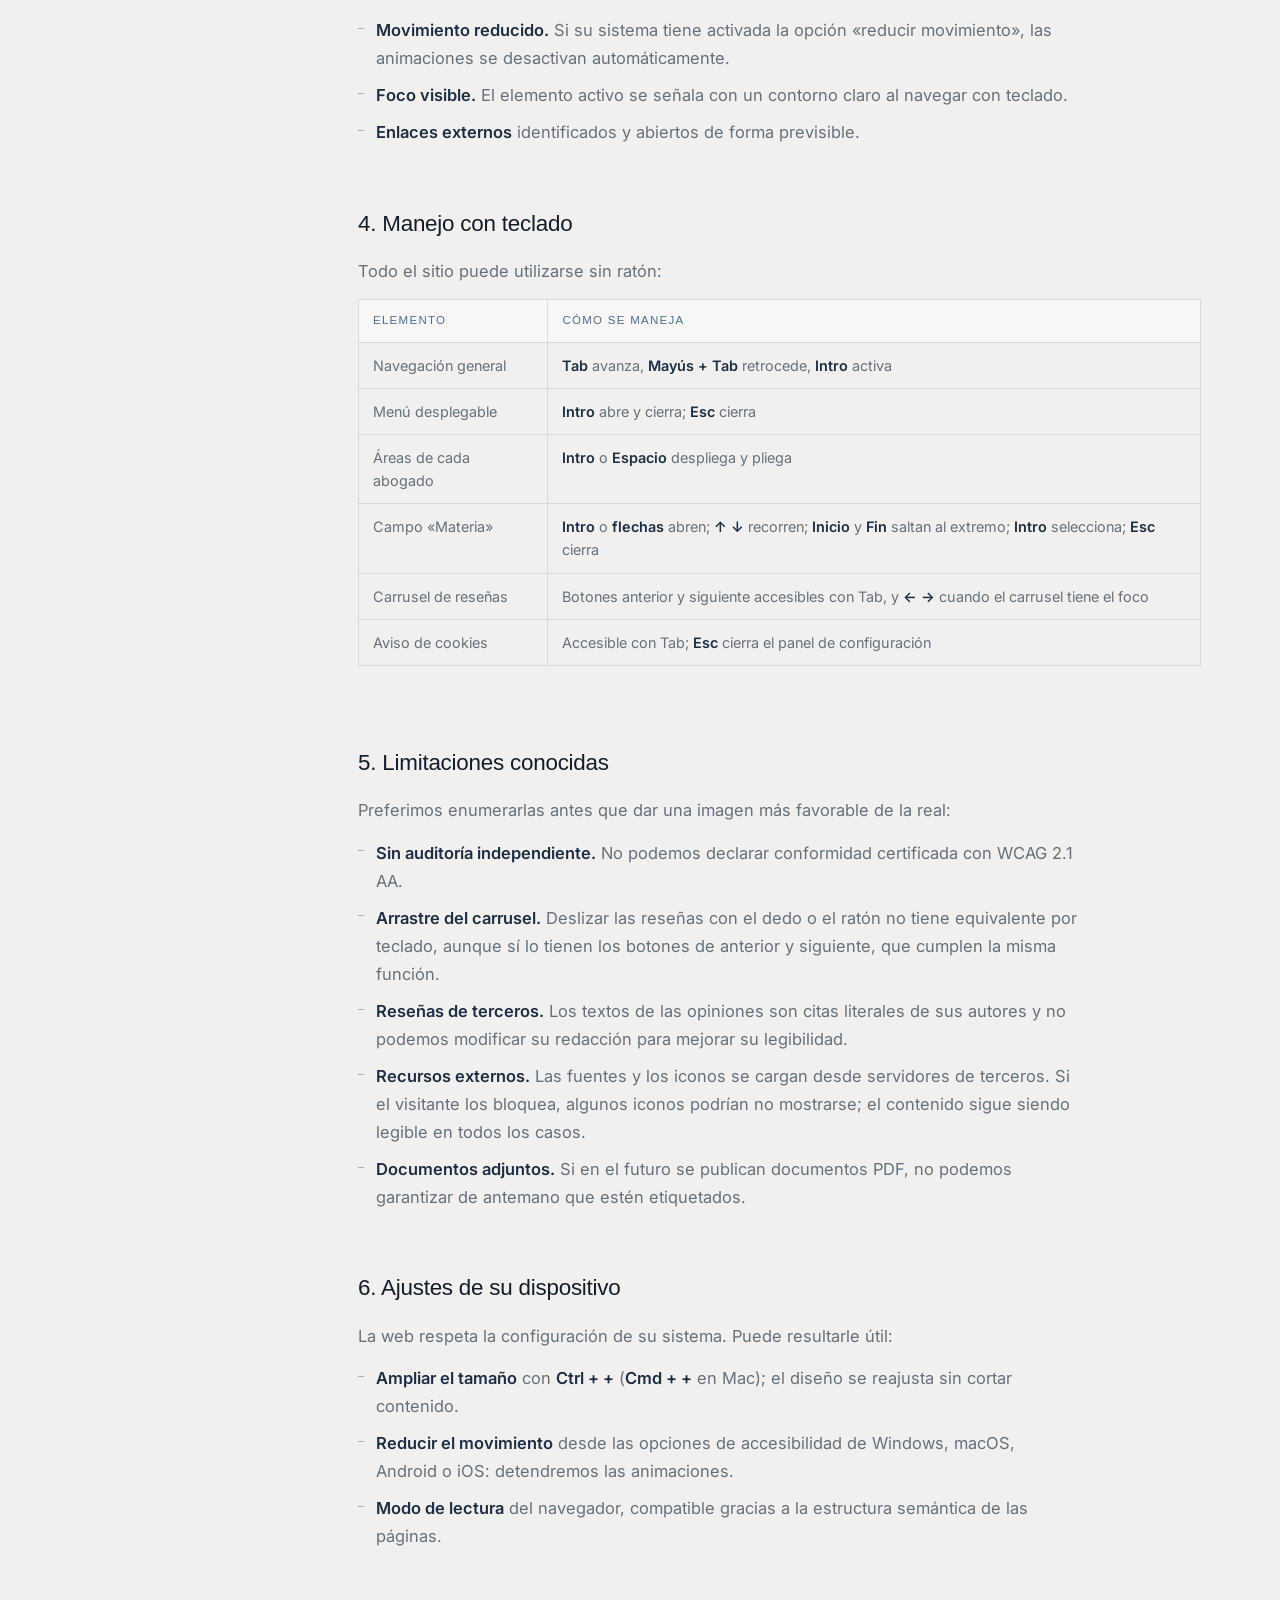
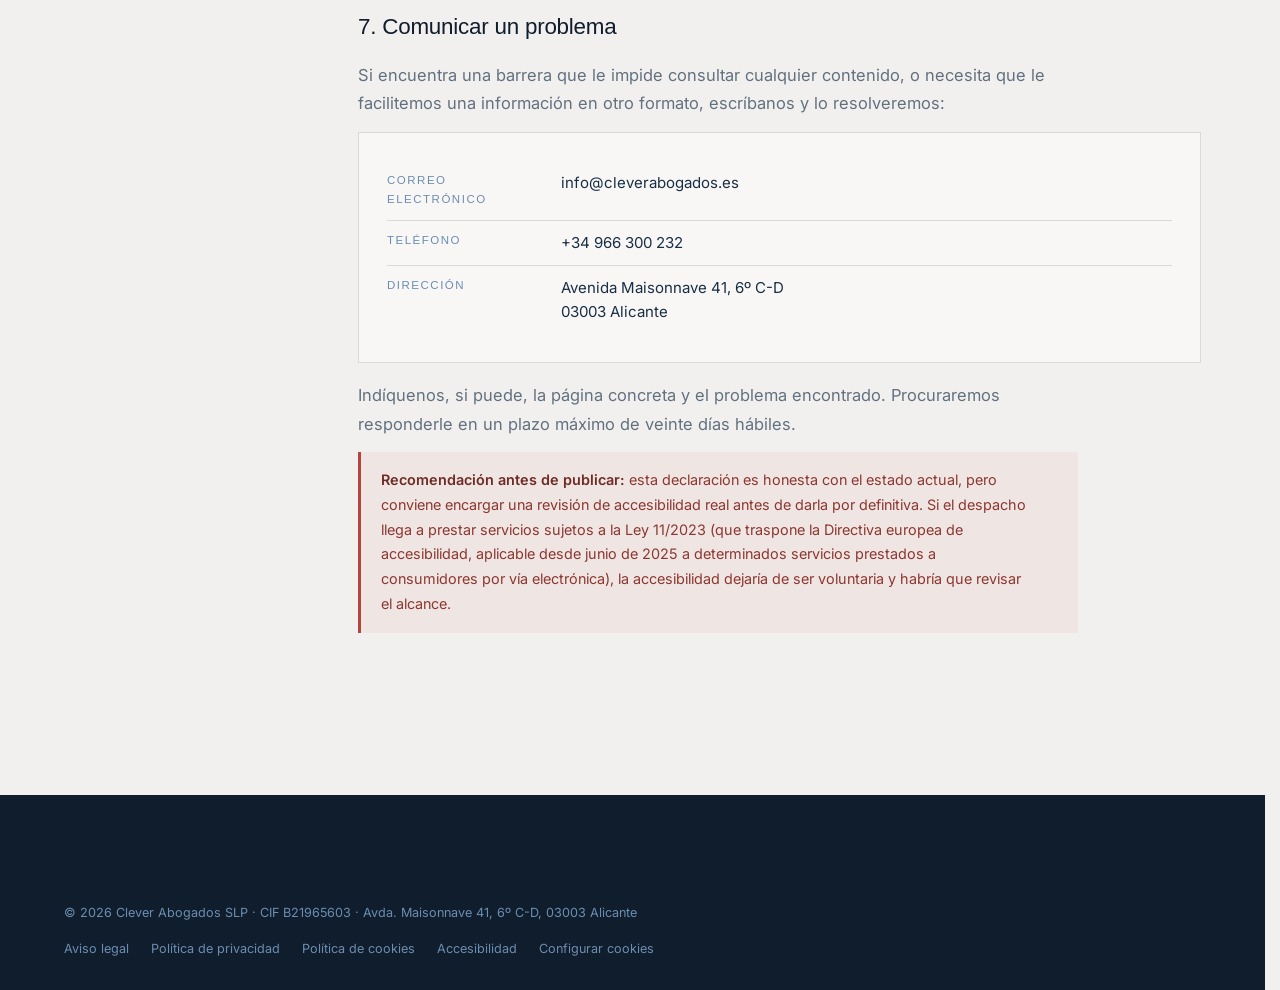
==== commit c6393a1f: "Web de Clever Abogados: fusión de Sánchez Mollá Abogadas y CISM Abogados Sitio estático que unifica " ====
--- a/accesibilidad.html
+++ b/accesibilidad.html
@@ -6,22 +6,44 @@
 <title>Accesibilidad | Clever Abogados</title>
 <meta name="description" content="Declaración de accesibilidad del sitio web de Clever Abogados SLP: medidas adoptadas, limitaciones conocidas y canal de contacto.">
 <meta name="robots" content="index, follow">
-<link rel="icon" href="img/logo.png" type="image/png">
+<link rel="icon" href="favicon.ico" sizes="any">
+<link rel="icon" type="image/png" sizes="32x32" href="img/favicon-32.png">
+<link rel="icon" type="image/png" sizes="16x16" href="img/favicon-16.png">
+<link rel="apple-touch-icon" sizes="180x180" href="img/apple-touch-icon.png">
+<link rel="manifest" href="site.webmanifest">
+<meta name="theme-color" content="#2a4a6d">
 <link rel="preconnect" href="https://fonts.googleapis.com">
 <link rel="preconnect" href="https://fonts.gstatic.com" crossorigin>
 <link href="https://fonts.googleapis.com/css2?family=Inter:wght@300;400;500;600&family=Jost:wght@300;400;500;600&display=swap" rel="stylesheet">
+<link rel="canonical" href="https://www.cleverabogados.es/accesibilidad.html">
+<meta property="og:type" content="website">
+<meta property="og:site_name" content="Clever Abogados">
+<meta property="og:locale" content="es_ES">
+<meta property="og:url" content="https://www.cleverabogados.es/accesibilidad.html">
+<meta property="og:title" content="Accesibilidad | Clever Abogados">
+<meta property="og:description" content="Declaración de accesibilidad del sitio web de Clever Abogados SLP: medidas adoptadas, limitaciones conocidas y canal de contacto.">
+<meta property="og:image" content="https://www.cleverabogados.es/img/og-image.jpg">
+<meta property="og:image:width" content="1200">
+<meta property="og:image:height" content="630">
+<meta property="og:image:alt" content="Clever Abogados, despacho jurídico en Alicante">
+<meta name="twitter:card" content="summary_large_image">
+<meta name="twitter:title" content="Accesibilidad | Clever Abogados">
+<meta name="twitter:description" content="Declaración de accesibilidad del sitio web de Clever Abogados SLP: medidas adoptadas, limitaciones conocidas y canal de contacto.">
+<meta name="twitter:image" content="https://www.cleverabogados.es/img/og-image.jpg">
 <link rel="stylesheet" href="css/style.css">
 </head>
 <body>
 
+<a class="skip" href="#contenido">Ir al contenido</a>
+
 <header class="legalNav">
   <div class="legalNav__inner">
-    <a href="index.html" aria-label="Clever Abogados — inicio"><img src="img/logo.png" alt="Clever Abogados"></a>
+    <a href="index.html" aria-label="Clever Abogados — inicio"><img src="img/logo.png" alt="Clever Abogados" width="480" height="183" decoding="async"></a>
     <a href="index.html" class="lnk">Volver al inicio</a>
   </div>
 </header>
 
-<main class="legal">
+<main id="contenido" class="legal">
   <div class="wrap">
     <p class="legal__kicker">Información legal</p>
     <h1>Declaración de accesibilidad</h1>
@@ -74,6 +96,9 @@
         <section id="medidas">
           <h2>3. Medidas adoptadas</h2>
           <ul>
+            <li><strong>Enlace para saltar al contenido.</strong> Al pulsar el tabulador
+            aparece un enlace «Ir al contenido» que permite esquivar la navegación y
+            llegar directamente al texto de la página.</li>
             <li><strong>Estructura semántica.</strong> La página utiliza marcado HTML
             correcto —encabezados jerarquizados, listas, regiones de navegación,
             contenido principal y pie— para que los lectores de pantalla puedan
--- a/css/style.css
+++ b/css/style.css
@@ -61,11 +61,24 @@
   font-weight:400;
   font-size:clamp(15px,.45vw + 13.4px,16.5px);
   line-height:1.72;
-  overflow-x:hidden;
   -webkit-font-smoothing:antialiased;
 }
 
-img{ max-width:100%; display:block; }
+/* Red de seguridad contra el desbordamiento horizontal. `clip` es mejor que
+   `hidden` aquí: recorta igual pero no convierte el elemento en contenedor de
+   scroll, así que no interfiere con ScrollTrigger ni con el scroll suave. */
+body{ overflow-x:hidden; }
+@supports (overflow-x: clip){ html,body{ overflow-x:clip; } }
+
+img{
+  max-width:100%; display:block;
+  /* Neutraliza las pistas de presentación de los atributos width/height del
+     HTML. Están ahí para reservar la proporción y evitar saltos al cargar, no
+     para fijar el tamaño: si el CSS define sólo una dimensión, el navegador
+     toma la otra del atributo y deforma la imagen. Las reglas concretas de
+     cada imagen ganan a esta por especificidad. */
+  width:auto; height:auto;
+}
 a{ color:inherit; text-decoration:none; }
 ul{ list-style:none; }
 button{ font:inherit; color:inherit; background:none; border:0; cursor:pointer; }
@@ -74,12 +87,33 @@
 ::selection{ background:var(--navy); color:var(--bone); }
 
 .wrap{ width:100%; max-width:var(--wrap); margin-inline:auto; padding-inline:var(--gut); }
+
+/* ------------------------------------------------- enlace de salto (2.4.1) -- */
+/* Oculto hasta que recibe el foco con el tabulador: permite saltarse la barra
+   de navegación y ir directo al contenido. Va por encima del preloader. */
+.skip{
+  position:fixed; left:12px; top:-70px; z-index:210;
+  background:var(--navy); color:var(--bone);
+  padding:13px 22px;
+  font-family:var(--display); font-size:.8rem; font-weight:500;
+  letter-spacing:.1em; text-transform:uppercase;
+  transition:top .25s var(--ease);
+}
+.skip:focus{ top:12px; }
 
 /* ------------------------------------------------------------ preloader -- */
 .loader{
   position:fixed; inset:0; z-index:200;
   display:grid; place-items:center;
   background:var(--bone);
+  /* Red de seguridad sin JavaScript: si main.js no llegara a cargar, a los 12
+     segundos el preloader se aparta solo. De otro modo taparía la web entera
+     y no se podría pulsar nada. En el funcionamiento normal GSAP lo retira
+     mucho antes y esta animación no llega a notarse. */
+  animation:loaderSeguro 0s linear 12s forwards;
+}
+@keyframes loaderSeguro{
+  to{ opacity:0; visibility:hidden; pointer-events:none; }
 }
 .loader__inner{ display:grid; justify-items:center; gap:26px; }
 .loader__logo{ width:min(240px,52vw); opacity:.92; }
@@ -206,16 +240,11 @@
 
 .menu__nav{ display:flex; flex-direction:column; gap:clamp(2px,1vw,8px); }
 .menu__link{
-  display:flex; align-items:baseline; gap:18px;
+  display:block;
   font-family:var(--display);
   font-size:clamp(1.8rem,6vw,3.6rem);
   font-weight:300; line-height:1.16; letter-spacing:-.01em; color:var(--bone);
   overflow:hidden;
-}
-.menu__link em{
-  font-family:var(--sans); font-style:normal;
-  font-size:.7rem; font-weight:500; letter-spacing:.16em; color:var(--navy-400);
-  transform:translateY(-.4em);
 }
 .menu__link span{
   display:inline-block; transition:transform .55s var(--ease), color .4s var(--ease);
@@ -266,10 +295,7 @@
   display:flex; align-items:center;
   overflow:hidden;
 }
-.hero::after{
-  content:''; position:absolute; left:var(--gut); right:var(--gut); bottom:0;
-  height:1px; background:var(--bone-300);
-}
+.hero::after{ bottom:0; }
 .hero__grid{
   width:100%; max-width:var(--wrap); margin-inline:auto;
   padding-inline:var(--gut);
@@ -299,19 +325,19 @@
 
 .hero__cta{ display:flex; flex-wrap:wrap; gap:14px; margin-top:clamp(28px,4vw,42px); }
 
-.hero__meta{
-  display:flex; flex-wrap:wrap; gap:10px 26px;
-  margin-top:clamp(32px,4.5vw,50px); padding-top:22px;
+/* Dato concreto y en prosa normal, no etiquetas en versalitas: es información
+   útil (dónde están) y se lee como algo escrito, no como una decoración. */
+.hero__nota{
+  margin-top:clamp(30px,4vw,44px); padding-top:20px;
   border-top:1px solid var(--bone-300);
-  font-family:var(--display);
-  font-size:.78rem; font-weight:400; letter-spacing:.08em; text-transform:uppercase;
-  color:var(--navy-500);
-}
-.hero__meta li{ display:flex; align-items:center; gap:10px; }
-.hero__meta li + li::before{
-  content:''; width:4px; height:4px; border-radius:50%; background:var(--navy-300);
-  margin-right:16px;
-}
+  max-width:52ch;
+  font-size:.92rem; line-height:1.75; color:var(--muted);
+}
+.hero__nota a{
+  color:var(--navy); border-bottom:1px solid var(--navy-200);
+  transition:border-color .3s var(--ease);
+}
+.hero__nota a:hover{ border-bottom-color:var(--navy); }
 
 .hero__media{ position:relative; }
 .hero__mediaMask{ overflow:hidden; aspect-ratio:4/5; }
@@ -334,58 +360,38 @@
   display:block; margin-top:5px; font-size:.76rem; color:var(--navy-200);
 }
 
-.hero__scroll{
-  position:absolute; left:var(--gut); bottom:clamp(22px,4vw,40px);
-  display:flex; align-items:center; gap:14px;
-  font-family:var(--display);
-  font-size:.7rem; letter-spacing:.2em; text-transform:uppercase; color:var(--navy-500);
-}
-.hero__scrollLine{
-  display:block; width:52px; height:1px; background:var(--navy-300);
-  position:relative; overflow:hidden;
-}
-.hero__scrollLine::after{
-  content:''; position:absolute; inset:0; background:var(--navy);
-  transform:scaleX(0); transform-origin:left;
-  animation:scrollLine 2.4s var(--ease-io) infinite;
-}
-@keyframes scrollLine{
-  0%   { transform:scaleX(0); transform-origin:left; }
-  45%  { transform:scaleX(1); transform-origin:left; }
-  55%  { transform:scaleX(1); transform-origin:right; }
-  100% { transform:scaleX(0); transform-origin:right; }
-}
-
 /* ------------------------------------------------------------- section --- */
 .section{ padding-block:clamp(72px,10vw,140px); position:relative; }
 
-.secHead{ max-width:74ch; margin-bottom:clamp(40px,5.5vw,72px); }
-.secNum{
-  font-family:var(--display);
-  font-size:.75rem; font-weight:500; letter-spacing:.22em; color:var(--navy-400);
-  margin-bottom:14px;
-}
-.secNum::before{
-  content:''; display:inline-block;
-  width:22px; height:1px; background:var(--navy-300);
-  vertical-align:middle; margin-right:14px;
-}
+/* Filete discreto para marcar dónde acaba una sección. Se alinea con la
+   columna de contenido, no con el borde de la pantalla, y sólo se pone donde
+   dos secciones comparten fondo — cuando cambia el color, el corte ya se ve. */
+.hero::after,
+.section--divided::before{
+  content:''; position:absolute; left:50%; transform:translateX(-50%);
+  width:min(calc(100% - var(--gut) * 2), calc(var(--wrap) - var(--gut) * 2));
+  height:1px; background:var(--bone-300);
+}
+.section--divided::before{ top:0; }
+
+/* Encabezado de sección: sólo un titular contenido, sin numeración ni
+   florituras. Donde el propio contenido ya se explica, la sección va sin
+   encabezado (La firma y Opiniones). */
+.secHead{ max-width:74ch; margin-bottom:clamp(32px,4vw,52px); }
 .secTitle{
   font-family:var(--display);
-  font-size:clamp(1.9rem,3.9vw,3.2rem);
-  font-weight:300; line-height:1.14; letter-spacing:-.022em;
+  font-size:clamp(1.55rem,2.6vw,2.15rem);
+  font-weight:400; line-height:1.2; letter-spacing:-.018em;
   color:var(--navy-900);
   overflow:hidden;
   padding-bottom:.14em; margin-bottom:-.14em;
 }
 .secTitle > span{ display:block; }
 .secLead{
-  margin-top:20px; max-width:62ch;
+  margin-top:16px; max-width:62ch;
   color:var(--muted); font-size:1rem; line-height:1.82;
 }
 .secHead--light .secTitle{ color:var(--bone); }
-.secHead--light .secNum{ color:var(--navy-300); }
-.secHead--light .secNum::before{ background:var(--navy-400); }
 
 /* ---------------------------------------------------------------- firma -- */
 .firma__grid{
@@ -449,32 +455,29 @@
   display:flex; flex-direction:column; gap:12px;
   min-height:270px; isolation:isolate;
 }
+/* Relleno lento a propósito: subiendo despacio se percibe como un gesto
+   deliberado; a la velocidad anterior parecía un parpadeo. */
 .area::before{
   content:''; position:absolute; inset:0; z-index:-1;
   background:var(--navy);
   transform:scaleY(0); transform-origin:bottom;
-  transition:transform .55s var(--ease);
+  transition:transform 1.05s cubic-bezier(.16,1,.3,1);
 }
 .area:hover::before{ transform:scaleY(1); transform-origin:top; }
-.area__num{
-  font-family:var(--display);
-  font-size:.74rem; font-weight:500; letter-spacing:.18em; color:var(--navy-400);
-  transition:color .5s var(--ease);
-}
 .area h3{
   font-family:var(--display); font-size:clamp(1.1rem,1.7vw,1.35rem);
   font-weight:500; line-height:1.26; letter-spacing:-.01em; color:var(--navy-900);
-  transition:color .5s var(--ease);
-}
-.area p{ font-size:.9rem; color:var(--muted); line-height:1.7; transition:color .5s var(--ease); }
+  transition:color .75s var(--ease);
+}
+.area p{ font-size:.9rem; color:var(--muted); line-height:1.7; transition:color .75s var(--ease); }
 .area__tag{
   margin-top:auto; align-self:flex-start;
   font-family:var(--display);
   font-size:.66rem; font-weight:500; letter-spacing:.14em; text-transform:uppercase;
   color:var(--navy); border:1px solid var(--navy-200);
-  padding:5px 12px; transition:color .5s var(--ease), border-color .5s var(--ease);
-}
-.area:hover h3, .area:hover .area__num{ color:var(--bone); }
+  padding:5px 12px; transition:color .75s var(--ease), border-color .75s var(--ease);
+}
+.area:hover h3{ color:var(--bone); }
 .area:hover p{ color:var(--navy-200); }
 .area:hover .area__tag{ color:var(--bone); border-color:rgba(242,240,239,.4); }
 
@@ -488,16 +491,10 @@
 }
 .services__list{ display:grid; grid-template-columns:repeat(2,1fr); gap:0 clamp(30px,5vw,80px); }
 .services__list li{
-  display:grid; grid-template-columns:auto 1fr; column-gap:20px;
   padding:20px 0; border-bottom:1px solid var(--bone-300);
   transition:padding-left .45s var(--ease);
 }
 .services__list li:hover{ padding-left:12px; }
-.services__list span{
-  grid-row:span 2; font-family:var(--display);
-  font-size:.74rem; font-weight:500; letter-spacing:.1em; color:var(--navy-300);
-  padding-top:5px;
-}
 .services__list h4{
   font-family:var(--display);
   font-size:1.02rem; font-weight:500; letter-spacing:-.005em; color:var(--navy-800);
@@ -535,11 +532,37 @@
   font-family:var(--display); font-weight:300;
   font-size:clamp(1.02rem,1.7vw,1.22rem); line-height:1.62; color:var(--navy);
 }
-.member__tags{ display:flex; flex-wrap:wrap; gap:8px; margin-top:26px; }
-.member__tags li{
-  font-family:var(--display);
-  font-size:.7rem; font-weight:500; letter-spacing:.12em; text-transform:uppercase;
-  color:var(--navy-500); border:1px solid var(--bone-300); padding:6px 14px;
+/* Desplegable de áreas. Con <details> nativo: funciona con teclado, con
+   buscadores y sin JavaScript. */
+.areasDrop{ margin-top:26px; border-top:1px solid var(--bone-300); }
+.areasDrop summary{
+  list-style:none; cursor:pointer;
+  display:flex; align-items:center; justify-content:space-between; gap:14px;
+  padding:16px 0;
+  font-family:var(--display);
+  font-size:.8rem; font-weight:500; letter-spacing:.13em; text-transform:uppercase;
+  color:var(--navy);
+  transition:color .3s var(--ease);
+}
+.areasDrop summary::-webkit-details-marker{ display:none; }
+.areasDrop summary:hover{ color:var(--navy-800); }
+.areasDrop summary svg{
+  width:16px; height:16px; fill:var(--navy); flex:none;
+  transition:transform .35s var(--ease);
+}
+.areasDrop[open] summary svg{ transform:rotate(180deg); }
+
+/* El envoltorio es lo que anima la altura; el relleno inferior va dentro para
+   que entre y salga con él. Sin JavaScript, <details> abre de golpe, que es el
+   comportamiento nativo y correcto. */
+.areasDrop__wrap{ overflow:hidden; }
+.areasDrop__list{ display:grid; gap:12px; padding-bottom:20px; }
+.areasDrop__list li{
+  font-size:.92rem; line-height:1.62; color:var(--muted);
+  padding-left:16px; border-left:2px solid var(--navy-200);
+}
+.areasDrop__list strong{
+  display:block; font-weight:600; color:var(--navy-800); letter-spacing:.005em;
 }
 
 /* ------------------------------------------------------------------ why -- */
@@ -637,8 +660,9 @@
   font-family:var(--sans); font-size:.92rem; font-weight:600; color:var(--g-text);
   line-height:1.35;
 }
-.gcard__who p{ font-size:.78rem; color:var(--g-sub); line-height:1.3; }
-.gcard__g{ width:20px; height:20px; margin-left:auto; flex:none; align-self:flex-start; }
+/* La cabecera es de una sola línea desde que se quitaron las fechas, así que el
+   logotipo de Google se centra con el nombre en vez de alinearse arriba. */
+.gcard__g{ width:20px; height:20px; margin-left:auto; flex:none; align-self:center; }
 
 .gcard__txt{
   font-size:.92rem; line-height:1.68; color:var(--g-text);
@@ -648,17 +672,21 @@
 
 /* --- controles --- */
 .slider__nav{
-  display:flex; align-items:center; justify-content:space-between; gap:20px;
+  display:flex; align-items:center; justify-content:space-between; gap:16px;
   margin-top:clamp(22px,2.6vw,32px);
 }
-.slider__dots{ display:flex; gap:8px; }
+/* En móvil se ve una reseña por vista, así que hay tantos puntos como reseñas.
+   Los dejamos encogerse: si no, la fila supera el ancho de pantalla y el
+   desbordamiento arrastra hacia la derecha todo lo anclado a ese lado. */
+.slider__dots{ display:flex; gap:8px; flex:0 1 auto; min-width:0; }
 .sdot{
-  width:28px; height:3px; background:var(--bone-300); border-radius:2px;
+  flex:0 1 28px; width:28px; min-width:9px;
+  height:3px; background:var(--bone-300); border-radius:2px;
   transition:background-color .4s var(--ease);
 }
 .sdot.is-on{ background:var(--navy); }
 
-.slider__arrows{ display:flex; gap:10px; }
+.slider__arrows{ display:flex; gap:10px; flex:none; }
 .sarrow{
   width:46px; height:46px; display:grid; place-items:center;
   border:1px solid var(--navy-200); border-radius:50%;
@@ -670,6 +698,9 @@
 .sarrow:hover:not(:disabled) svg{ fill:var(--bone); }
 .sarrow:disabled{ opacity:.3; cursor:default; }
 
+/* Si todas las reseñas caben a la vez, los controles no pintan nada. */
+.slider--single .slider__nav{ display:none; }
+
 /* ------------------------------------------------------------- despacho -- */
 .office__grid{
   display:grid; grid-template-columns:1.05fr .95fr;
@@ -728,14 +759,10 @@
   gap:clamp(20px,2.4vw,32px);
 }
 .zone h4{
-  display:flex; align-items:baseline; gap:10px;
   font-family:var(--display);
   font-size:.92rem; font-weight:500; letter-spacing:.01em; color:var(--navy);
   padding-bottom:12px; margin-bottom:14px;
   border-bottom:1px solid var(--navy-200);
-}
-.zone h4 span{
-  font-size:.68rem; font-weight:500; letter-spacing:.1em; color:var(--navy-300);
 }
 .zone ul{ display:grid; gap:7px; }
 .zone li{
@@ -748,7 +775,7 @@
 }
 
 /* ------------------------------------------------------------- contacto -- */
-.contact{ background:var(--bone-100); border-top:1px solid var(--bone-300); }
+.contact{ background:var(--bone-100); }
 .contact__grid{ display:grid; grid-template-columns:.9fr 1.1fr; gap:clamp(36px,5vw,84px); }
 
 .contact__data{
@@ -786,7 +813,78 @@
   font-size:.98rem; color:var(--ink); border-radius:0;
   transition:border-color .4s var(--ease);
 }
-.field select{ cursor:pointer; }
+/* ---------------------------------------------------- desplegable propio -- */
+/* Reserva sin JS: el select nativo con una flecha nuestra. */
+.field select{
+  cursor:pointer;
+  appearance:none; -webkit-appearance:none; -moz-appearance:none;
+  padding-right:30px;
+  background-image:url("data:image/svg+xml;charset=utf8,%3Csvg xmlns='http://www.w3.org/2000/svg' viewBox='0 0 24 24' fill='%232a4a6d'%3E%3Cpath d='M12 15.4L5.6 9 7 7.6l5 5 5-5L18.4 9z'/%3E%3C/svg%3E");
+  background-repeat:no-repeat;
+  background-position:right 2px center;
+  background-size:15px 15px;
+}
+.field select::-ms-expand{ display:none; }
+
+.selectWrap{ position:relative; }
+
+/* GSAP deja un transform en cada .field al revelarlo, y un transform crea
+   contexto de apilamiento: el z-index del panel quedaba encerrado en el de su
+   propio campo y los campos posteriores (el textarea) le pasaban por encima.
+   Subimos el campo entero mientras el desplegable está abierto. */
+.field--front{ position:relative; z-index:40; }
+/* Con JS el nativo desaparece, pero sigue en el DOM guardando el valor. */
+.selectWrap.is-enhanced > select{ display:none; }
+
+.sel__btn{
+  width:100%; display:flex; align-items:center; justify-content:space-between;
+  gap:12px; padding:12px 0;
+  border-bottom:1px solid var(--bone-300);
+  font-size:.98rem; color:var(--ink); text-align:left;
+  transition:border-color .4s var(--ease);
+}
+.sel__btn:hover,
+.selectWrap.is-open .sel__btn{ border-bottom-color:var(--navy); }
+.sel__btn:focus-visible{ outline:2px solid var(--navy); outline-offset:3px; }
+.sel__btn svg{
+  width:15px; height:15px; fill:var(--navy); flex:none;
+  transition:transform .35s var(--ease);
+}
+.selectWrap.is-open .sel__btn svg{ transform:rotate(180deg); }
+
+.sel__list{
+  position:absolute; z-index:20; left:0; right:0; top:calc(100% + 8px);
+  max-height:266px; overflow-y:auto;
+  background:var(--bone); border:1px solid var(--navy-200);
+  box-shadow:0 20px 44px -22px rgba(20,32,44,.45);
+  padding:6px;
+  opacity:0; visibility:hidden; transform:translateY(-8px);
+  transition:opacity .3s var(--ease), transform .3s var(--ease), visibility .3s;
+}
+.selectWrap.is-open .sel__list{ opacity:1; visibility:visible; transform:translateY(0); }
+
+.sel__opt{
+  display:flex; align-items:center; justify-content:space-between; gap:10px;
+  width:100%; padding:10px 12px;
+  font-size:.94rem; color:var(--navy-800); text-align:left; cursor:pointer;
+  transition:background-color .22s var(--ease), color .22s var(--ease);
+}
+.sel__opt:hover,
+.sel__opt.is-active{ background:var(--navy-100); color:var(--navy); }
+.sel__opt.is-selected{ background:var(--navy); color:var(--bone); }
+.sel__opt::after{
+  content:''; width:6px; height:11px; flex:none;
+  border-right:1.5px solid currentColor; border-bottom:1.5px solid currentColor;
+  transform:rotate(45deg) translate(-2px,-1px); opacity:0;
+  transition:opacity .22s var(--ease);
+}
+.sel__opt.is-selected::after{ opacity:1; }
+
+/* barra de desplazamiento discreta dentro del panel */
+.sel__list::-webkit-scrollbar{ width:6px; }
+.sel__list::-webkit-scrollbar-thumb{ background:var(--navy-200); border-radius:3px; }
+.sel__list::-webkit-scrollbar-track{ background:transparent; }
+
 .field textarea{ resize:vertical; min-height:110px; }
 .field input:focus,.field select:focus,.field textarea:focus{
   outline:none; border-bottom-color:var(--navy);
@@ -849,9 +947,17 @@
 .footer__legal a:hover{ color:var(--bone); }
 
 /* --------------------------------------------------------------- toTop --- */
+/* Cada flotante en una esquina: WhatsApp abajo a la izquierda, volver arriba
+   abajo a la derecha. En contacto se retiran los dos, porque esa sección ya
+   tiene su propio WhatsApp y el flotante taparía el botón de enviar. */
+body.contact-visible .waFloat,
+body.contact-visible .toTop{
+  opacity:0; visibility:hidden; transform:translateY(14px); pointer-events:none;
+}
+
 .toTop{
-  position:fixed; right:clamp(16px,2.4vw,32px); bottom:clamp(16px,2.4vw,32px);
-  z-index:90;
+  position:fixed; z-index:90;
+  right:clamp(16px,2.4vw,32px); bottom:clamp(16px,2.4vw,32px);
   width:48px; height:48px; display:grid; place-items:center;
   background:var(--navy); border-radius:50%;
   opacity:0; visibility:hidden; transform:translateY(12px) scale(.85);
@@ -861,6 +967,310 @@
 .toTop.is-visible{ opacity:1; visibility:visible; transform:translateY(0) scale(1); }
 .toTop:hover{ background:var(--navy-800); }
 .toTop svg{ width:20px; height:20px; fill:var(--bone); }
+
+/* Verde de WhatsApp a propósito: es la única parte de la web fuera de la
+   paleta, porque el botón se reconoce de un vistazo por el color. */
+.waFloat{
+  position:fixed; z-index:90;
+  left:clamp(16px,2.4vw,32px); bottom:clamp(16px,2.4vw,32px);
+  display:grid; place-items:center;
+  width:56px; height:56px; border-radius:50%;
+  background:#25d366;
+  box-shadow:0 6px 20px -6px rgba(37,211,102,.6);
+  transition:transform .35s var(--ease), box-shadow .35s var(--ease),
+             opacity .4s var(--ease), visibility .4s;
+}
+.waFloat:hover{ transform:scale(1.06); box-shadow:0 10px 26px -5px rgba(37,211,102,.75); }
+.waFloat i{ font-size:31px; color:#fff; line-height:1; }
+
+/* Dentro de la página va en los colores de la marca: ahí no compite por
+   atención con el botón de enviar y encaja con el resto. */
+.btn--wa{
+  margin-top:clamp(24px,3vw,34px);
+  background:transparent; color:var(--navy); border-color:var(--navy-200);
+  gap:12px;
+}
+.btn--wa::before{ background:var(--navy); }
+.btn--wa:hover{ color:var(--bone); border-color:var(--navy); }
+.btn--wa i{ font-size:19px; line-height:1; flex:none; }
+
+/* ====================================================== AVISO DE COOKIES = */
+.ck{
+  position:fixed; z-index:120; left:0; right:0; bottom:0;
+  padding:clamp(14px,2vw,24px);
+  opacity:0; visibility:hidden; transform:translateY(18px);
+  transition:opacity .45s var(--ease), transform .45s var(--ease), visibility .45s;
+  /* el contenedor ocupa toda la franja inferior: que sólo capture clics la
+     caja, no el margen que la rodea */
+  pointer-events:none;
+}
+.ck.is-on{ opacity:1; visibility:visible; transform:translateY(0); }
+.ck__box{ pointer-events:auto; }
+
+.ck__box{
+  max-width:var(--wrap); margin-inline:auto;
+  background:var(--navy-900); color:var(--bone);
+  padding:clamp(20px,2.4vw,28px) clamp(22px,2.8vw,34px);
+  display:flex; flex-wrap:wrap; align-items:center; gap:clamp(18px,2.6vw,40px);
+  box-shadow:0 24px 60px -26px rgba(16,29,44,.7);
+}
+.ck__txt{ flex:1 1 320px; }
+.ck__txt h2{
+  font-family:var(--display); font-size:1.02rem; font-weight:500;
+  letter-spacing:.02em; margin-bottom:6px;
+}
+.ck__txt p{ font-size:.88rem; line-height:1.68; color:var(--navy-300); max-width:74ch; }
+.ck__txt a{ color:var(--bone); border-bottom:1px solid var(--navy-400); }
+.ck__txt a:hover{ border-color:var(--bone); }
+
+.ck__acciones{ display:flex; flex-wrap:wrap; align-items:center; gap:10px; }
+.ck__acciones .btn--ghost{ color:var(--bone); border-color:rgba(242,240,239,.35); }
+.ck__acciones .btn--ghost::before{ background:var(--bone); }
+.ck__acciones .btn--ghost:hover{ color:var(--navy-900); border-color:var(--bone); }
+
+.ck__link{
+  font-family:var(--display); font-size:.78rem; font-weight:500;
+  letter-spacing:.1em; text-transform:uppercase;
+  color:var(--navy-300); padding:6px 4px;
+  border-bottom:1px solid transparent;
+  transition:color .3s var(--ease), border-color .3s var(--ease);
+}
+.ck__link:hover{ color:var(--bone); border-bottom-color:var(--bone); }
+
+/* --- panel de configuración --- */
+.ckPanel{ position:fixed; inset:0; z-index:130; display:grid; place-items:center; }
+/* IMPRESCINDIBLE: el `display` de la regla anterior gana al `display:none` que
+   el navegador aplica por el atributo [hidden]. Sin esta línea el panel queda
+   invisible pero ocupando toda la pantalla, y se traga todos los clics. */
+.ckPanel[hidden]{ display:none; }
+.ckPanel__fondo{
+  position:absolute; inset:0; background:rgba(16,29,44,.55);
+  backdrop-filter:blur(3px); -webkit-backdrop-filter:blur(3px);
+  opacity:0; transition:opacity .3s var(--ease);
+}
+.ckPanel__caja{
+  position:relative;
+  width:min(560px, calc(100vw - 32px)); max-height:min(86vh, 720px); overflow-y:auto;
+  background:var(--bone); border:1px solid var(--bone-300);
+  padding:clamp(24px,3vw,36px);
+  box-shadow:0 40px 90px -40px rgba(16,29,44,.6);
+  opacity:0; transform:translateY(14px) scale(.98);
+  transition:opacity .3s var(--ease), transform .3s var(--ease);
+}
+.ckPanel.is-on .ckPanel__fondo{ opacity:1; }
+.ckPanel.is-on .ckPanel__caja{ opacity:1; transform:translateY(0) scale(1); }
+
+.ckPanel__head{
+  display:flex; align-items:flex-start; justify-content:space-between; gap:16px;
+  padding-bottom:18px; margin-bottom:22px; border-bottom:1px solid var(--bone-300);
+}
+.ckPanel__head h2{
+  font-family:var(--display); font-size:clamp(1.2rem,2vw,1.5rem);
+  font-weight:500; letter-spacing:-.01em; color:var(--navy-900);
+}
+.ckPanel__x{
+  width:34px; height:34px; flex:none; display:grid; place-items:center;
+  font-size:1.5rem; line-height:1; color:var(--navy-500);
+  border:1px solid var(--bone-300); border-radius:50%;
+  transition:border-color .3s var(--ease), color .3s var(--ease);
+}
+.ckPanel__x:hover{ border-color:var(--navy); color:var(--navy); }
+
+.ckGrupo{ padding-bottom:20px; margin-bottom:20px; border-bottom:1px solid var(--bone-300); }
+.ckGrupo__top{
+  display:flex; align-items:center; justify-content:space-between; gap:16px;
+  margin-bottom:8px;
+}
+.ckGrupo h3{
+  font-family:var(--display); font-size:1rem; font-weight:500; color:var(--navy-900);
+}
+.ckGrupo p{ font-size:.9rem; line-height:1.7; color:var(--muted); }
+.ckGrupo p strong{ color:var(--navy-800); font-weight:600; }
+.ckGrupo__fija{
+  font-family:var(--display); font-size:.7rem; font-weight:500;
+  letter-spacing:.12em; text-transform:uppercase; color:var(--navy-400);
+}
+
+.ckSwitch{ display:inline-flex; align-items:center; gap:10px; cursor:pointer; }
+.ckSwitch input{ position:absolute; opacity:0; width:0; height:0; }
+.ckSwitch__pista{
+  width:42px; height:22px; flex:none; border-radius:11px;
+  background:var(--bone-300); position:relative;
+  transition:background-color .3s var(--ease);
+}
+.ckSwitch__bola{
+  position:absolute; top:3px; left:3px; width:16px; height:16px; border-radius:50%;
+  background:#fff; box-shadow:0 1px 3px rgba(16,29,44,.35);
+  transition:transform .3s var(--ease);
+}
+.ckSwitch input:checked + .ckSwitch__pista{ background:var(--navy); }
+.ckSwitch input:checked + .ckSwitch__pista .ckSwitch__bola{ transform:translateX(20px); }
+.ckSwitch input:focus-visible + .ckSwitch__pista{ outline:2px solid var(--navy); outline-offset:3px; }
+.ckSwitch__txt{
+  font-family:var(--display); font-size:.72rem; font-weight:500;
+  letter-spacing:.1em; text-transform:uppercase; color:var(--navy-500);
+}
+
+.ckPanel__pie{
+  display:flex; flex-wrap:wrap; align-items:center; justify-content:space-between;
+  gap:14px; padding-top:4px;
+}
+.ckPanel__pie .ck__link{ color:var(--navy-500); }
+.ckPanel__pie .ck__link:hover{ color:var(--navy); border-bottom-color:var(--navy); }
+
+/* ========================================================= PÁGINAS LEGALES = */
+.legalNav{
+  border-bottom:1px solid var(--bone-300);
+  background:var(--bone);
+}
+.legalNav__inner{
+  max-width:var(--wrap); margin-inline:auto; padding:22px var(--gut);
+  display:flex; align-items:center; justify-content:space-between; gap:24px;
+}
+.legalNav img{ height:clamp(26px,3vw,34px); width:auto; }
+
+.legal{ padding-block:clamp(48px,6vw,88px) clamp(64px,8vw,120px); }
+.legal__kicker{
+  font-family:var(--display); font-size:.74rem; font-weight:500;
+  letter-spacing:.2em; text-transform:uppercase; color:var(--navy-400);
+  margin-bottom:14px;
+}
+.legal h1{
+  font-family:var(--display);
+  font-size:clamp(1.9rem,3.6vw,2.9rem); font-weight:300;
+  letter-spacing:-.025em; line-height:1.14; color:var(--navy-900);
+}
+.legal__fecha{
+  margin-top:14px; font-size:.86rem; color:var(--muted);
+  padding-bottom:clamp(28px,3.4vw,44px); border-bottom:1px solid var(--bone-300);
+}
+
+.legal__cuerpo{
+  display:grid; grid-template-columns:230px 1fr;
+  gap:clamp(30px,5vw,72px); align-items:start;
+  margin-top:clamp(30px,4vw,52px);
+}
+/* Sin esto, min-width:auto impide que la columna encoja por debajo del ancho
+   mínimo de la tabla más ancha, y el desplazamiento lateral de .legal__tablaScroll
+   nunca llega a activarse. */
+.legal__cuerpo > *{ min-width:0; }
+.legal__tablaScroll{ min-width:0; }
+.legal__indice{ position:sticky; top:100px; }
+.legal__indice h2{
+  font-family:var(--display); font-size:.74rem; font-weight:500;
+  letter-spacing:.16em; text-transform:uppercase; color:var(--navy-400);
+  margin-bottom:14px;
+}
+.legal__indice ol{ list-style:none; display:grid; gap:9px; counter-reset:idx; }
+.legal__indice a{
+  display:block; font-size:.88rem; line-height:1.5; color:var(--muted);
+  padding-left:12px; border-left:2px solid var(--bone-300);
+  transition:color .3s var(--ease), border-color .3s var(--ease);
+}
+.legal__indice a:hover{ color:var(--navy); border-left-color:var(--navy); }
+
+.legal__texto > section{ padding-bottom:clamp(28px,3.4vw,42px); }
+.legal__texto h2{
+  font-family:var(--display); font-size:clamp(1.15rem,1.9vw,1.4rem);
+  font-weight:500; letter-spacing:-.01em; color:var(--navy-900);
+  margin-bottom:14px; scroll-margin-top:96px;
+}
+.legal__texto h3{
+  font-family:var(--display); font-size:1rem; font-weight:500;
+  color:var(--navy-800); margin:22px 0 10px;
+}
+.legal__texto p{ color:var(--muted); margin-bottom:14px; max-width:72ch; }
+.legal__texto strong{ color:var(--navy-800); font-weight:600; }
+.legal__texto a{ color:var(--navy); border-bottom:1px solid var(--navy-200); }
+.legal__texto a:hover{ border-bottom-color:var(--navy); }
+.legal__texto ul{ display:grid; gap:9px; margin:0 0 16px; max-width:72ch; }
+.legal__texto ul li{
+  color:var(--muted); padding-left:18px; position:relative; line-height:1.7;
+}
+.legal__texto ul li::before{
+  content:''; position:absolute; left:0; top:.72em;
+  width:6px; height:1px; background:var(--navy-300);
+}
+
+.legal__datos{
+  background:var(--bone-100); border:1px solid var(--bone-300);
+  padding:clamp(20px,2.4vw,28px); margin-bottom:18px;
+}
+.legal__datos dl{ display:grid; gap:0; }
+.legal__datos dl > div{
+  display:grid; grid-template-columns:160px 1fr; gap:14px;
+  padding:10px 0; border-bottom:1px solid var(--bone-300);
+}
+.legal__datos dl > div:last-child{ border-bottom:0; }
+.legal__datos dt{
+  font-family:var(--display); font-size:.72rem; font-weight:500;
+  letter-spacing:.13em; text-transform:uppercase; color:var(--navy-400);
+}
+.legal__datos dd{ font-size:.94rem; color:var(--navy-800); line-height:1.6; }
+
+/* Aviso para lo que el despacho tiene que completar antes de publicar. */
+.legal__pendiente{
+  border-left:3px solid #b4453c; background:rgba(180,69,60,.06);
+  padding:16px 20px; margin:0 0 18px; max-width:72ch;
+}
+.legal__pendiente p{ font-size:.9rem; color:#8d3730; margin:0; }
+.legal__pendiente strong{ color:#6f2b25; }
+
+.legal__tabla{ width:100%; border-collapse:collapse; margin-bottom:18px; font-size:.9rem; }
+.legal__tabla th,.legal__tabla td{
+  text-align:left; padding:11px 14px; border:1px solid var(--bone-300);
+  vertical-align:top;
+}
+.legal__tabla th{
+  font-family:var(--display); font-size:.72rem; font-weight:500;
+  letter-spacing:.11em; text-transform:uppercase;
+  color:var(--navy-500); background:var(--bone-100);
+}
+.legal__tabla td{ color:var(--muted); line-height:1.6; }
+.legal__tablaScroll{ overflow-x:auto; margin-bottom:18px; }
+
+/* ================================================================ 404 ===== */
+.e404{ padding-block:clamp(56px,8vw,110px) clamp(64px,9vw,130px); }
+.e404__num{
+  font-family:var(--display);
+  font-size:clamp(3.4rem,9vw,6.5rem); font-weight:300; line-height:1;
+  letter-spacing:-.04em; color:var(--navy-200);
+}
+.e404 h1{
+  font-family:var(--display);
+  font-size:clamp(1.8rem,3.6vw,2.8rem); font-weight:300;
+  letter-spacing:-.025em; line-height:1.14; color:var(--navy-900);
+  margin-top:8px;
+}
+.e404__txt{
+  margin-top:18px; max-width:62ch;
+  color:var(--muted); font-size:1rem; line-height:1.82;
+}
+
+.e404__enlaces{
+  display:grid; grid-template-columns:repeat(2,1fr); gap:1px;
+  background:var(--bone-300); border:1px solid var(--bone-300);
+  margin-top:clamp(32px,4vw,52px);
+}
+.e404__enlaces a{
+  background:var(--bone); padding:clamp(22px,2.6vw,32px);
+  transition:background-color .5s var(--ease);
+}
+.e404__enlaces a:hover{ background:var(--bone-100); }
+.e404__enlaces strong{
+  display:block; margin-bottom:6px;
+  font-family:var(--display); font-size:1.05rem; font-weight:500;
+  letter-spacing:-.01em; color:var(--navy);
+}
+.e404__enlaces a{ font-size:.92rem; color:var(--muted); line-height:1.7; }
+
+.e404__cta{ display:flex; flex-wrap:wrap; gap:14px; margin-top:clamp(30px,4vw,44px); }
+
+/* --------------------------------------------------- foco visible global -- */
+a:focus-visible, button:focus-visible, summary:focus-visible,
+input:focus-visible, select:focus-visible, textarea:focus-visible{
+  outline:2px solid var(--navy); outline-offset:3px; border-radius:2px;
+}
 
 /* ================================================================ responsive */
 @media (max-width:1180px){
@@ -881,7 +1291,6 @@
   .hero__grid{ grid-template-columns:1fr; gap:44px; }
   .hero__media{ order:-1; max-width:520px; }
   .hero__mediaMask{ aspect-ratio:16/11; }
-  .hero__scroll{ display:none; }
 
   .firma__grid{ grid-template-columns:1fr; }
   .firma__legal{ grid-template-columns:1fr; }
@@ -897,6 +1306,15 @@
   .contact__grid{ grid-template-columns:1fr; }
 }
 
+@media (max-width:980px){
+  .legal__cuerpo{ grid-template-columns:1fr; }
+  .legal__indice{
+    position:static;
+    padding-bottom:24px; border-bottom:1px solid var(--bone-300);
+  }
+  .legal__indice ol{ grid-template-columns:repeat(2,1fr); }
+}
+
 @media (max-width:780px){
   .zones__grid{ grid-template-columns:repeat(2,1fr); }
   .gsum__cta{ margin-left:0; }
@@ -911,20 +1329,56 @@
   .slider{ --per:1; }
 
   .areaGrid{ grid-template-columns:1fr; }
+  /* en una sola columna el alto mínimo sólo dejaba hueco vacío al pie */
+  .area{ min-height:0; }
   .whyGrid{ grid-template-columns:1fr; }
-  .stats{ grid-template-columns:1fr; }
+  /* apiladas de una en una ocupaban media pantalla de scroll para cuatro cifras */
+  .stats{ grid-template-columns:repeat(2,1fr); }
+  .stat{ padding:26px 14px; }
+  .stat p{ font-size:.7rem; letter-spacing:.08em; }
   .form{ grid-template-columns:1fr; }
   .footer__top{ grid-template-columns:1fr; }
   .zones__grid{ grid-template-columns:1fr; }
+  /* En una sola columna, 25 localidades apiladas eran un scroll enorme:
+     dentro de cada comarca pasan a leerse como texto corrido separado por puntos. */
+  .zone ul{ display:block; }
+  .zone li{ display:inline; padding-left:0; line-height:2; }
+  .zone li::before{ display:none; }
+  .zone li:not(:last-child)::after{ content:' · '; color:var(--navy-300); }
+
   .hero__cta{ flex-direction:column; align-items:stretch; }
   .hero__cta .btn{ width:100%; }
-  .hero__meta li + li::before{ display:none; }
   .contact__data li{ grid-template-columns:1fr; gap:2px; }
   .office__data > div{ grid-template-columns:1fr; gap:2px; }
   .menu__content{ justify-content:flex-start; gap:48px; }
   .btn{ padding:14px 24px; }
   .gsum{ gap:18px; }
   .gsum__score > strong{ font-size:2.1rem; }
+
+  .ck__box{ padding:20px; }
+  .ck__acciones{ width:100%; }
+  .ck__acciones .btn{ flex:1 1 auto; justify-content:center; }
+  .legal__indice ol{ grid-template-columns:1fr; }
+  .legal__datos dl > div{ grid-template-columns:1fr; gap:2px; }
+  .e404__enlaces{ grid-template-columns:1fr; }
+  .e404__cta{ flex-direction:column; align-items:stretch; }
+  .e404__cta .btn{ width:100%; }
+
+  .slider__nav{ gap:12px; }
+  .sarrow{ width:42px; height:42px; }
+  .sarrow svg{ width:20px; height:20px; }
+
+  /* Safari en iOS hace zoom automático al enfocar un campo de menos de 16px.
+     Con 16px clavados, el formulario no descoloca la pantalla al escribir. */
+  .field input,.field select,.field textarea{ font-size:16px; }
+
+  /* El botón flotante de subir se solapaba con el botón de enviar del
+     formulario, que es el que de verdad importa. En móvil sobra: el menú
+     tiene «Inicio» y el gesto de subir es nativo. Queda sólo el de WhatsApp. */
+  .toTop{ display:none; }
+  .waFloat{ width:52px; height:52px; }
+  .waFloat svg{ width:28px; height:28px; }
+  .btn--wa{ width:100%; }
 }
 
 /* ------------------------------------------------------ estados iniciales */
